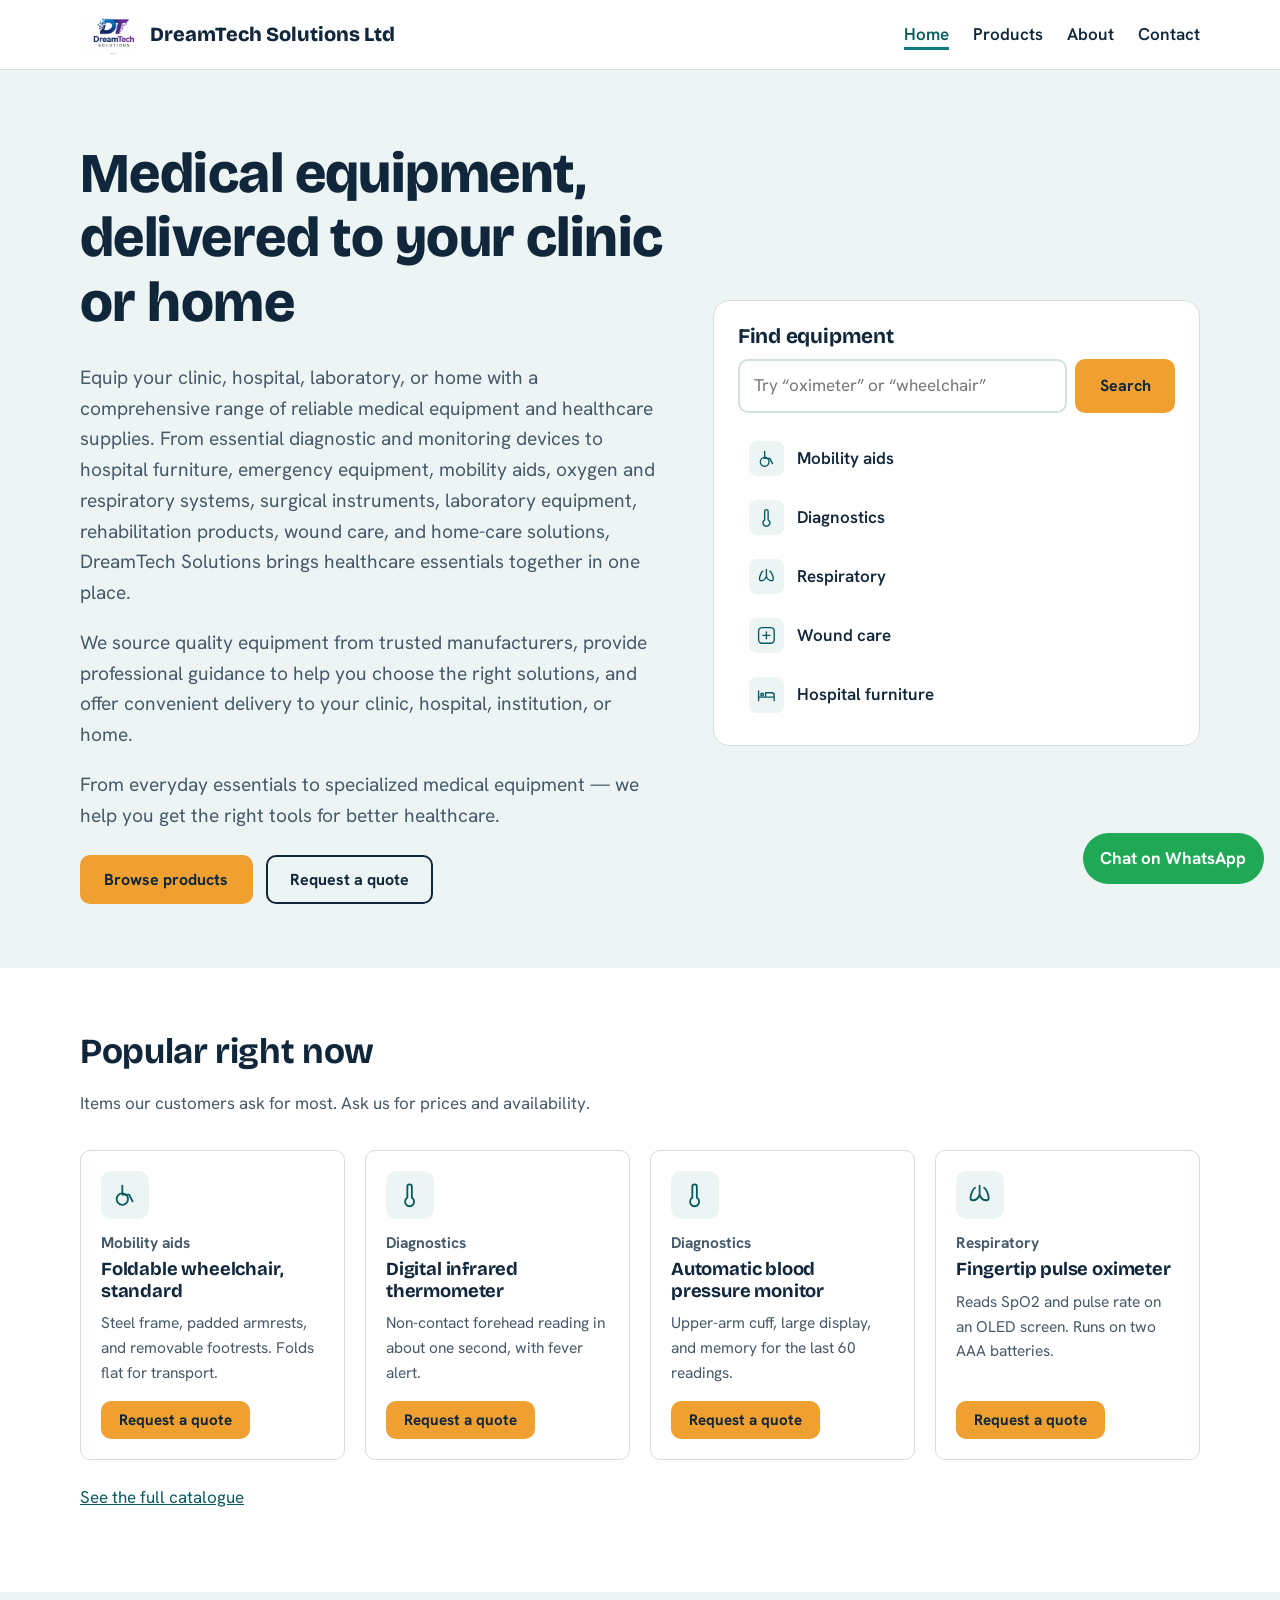
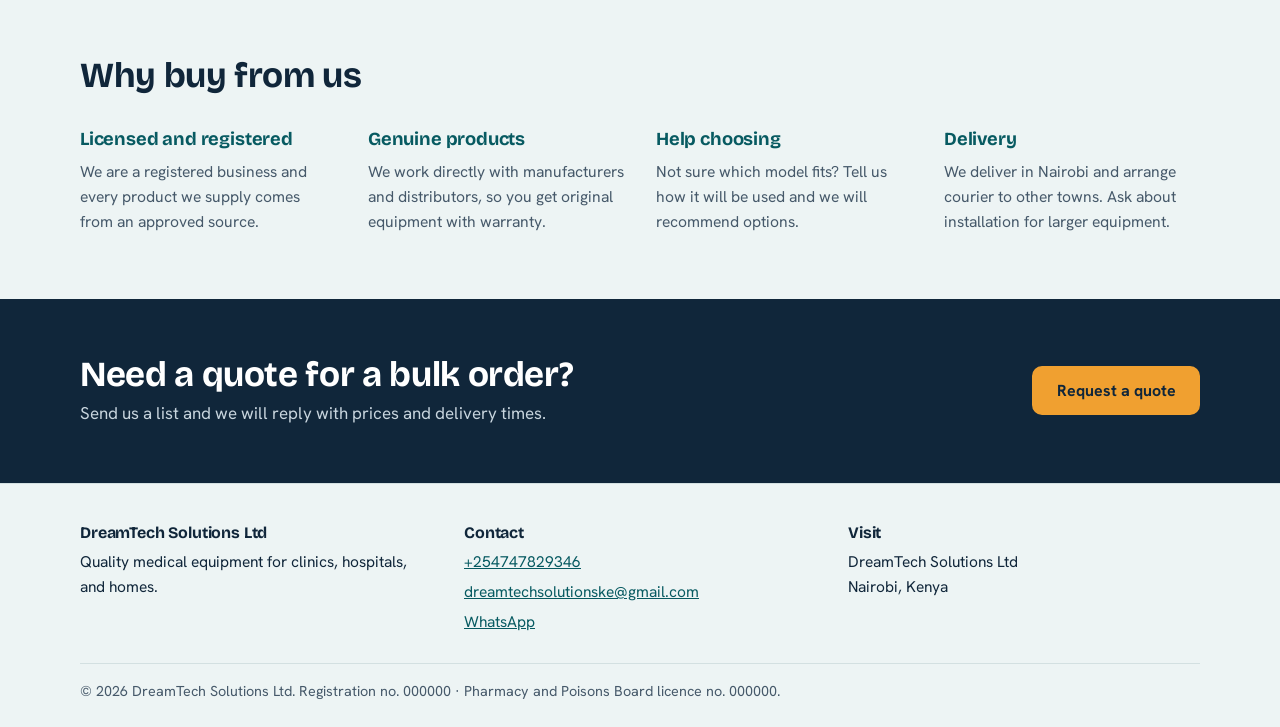
==== index.html @ 5b0bd27f "Update index.html" ====
<!DOCTYPE html>
<html lang="en">
<head>
  <meta charset="utf-8">
  <meta name="viewport" content="width=device-width, initial-scale=1">
  <title>DreamTech Solutions Ltd | Medical equipment in Nairobi</title>
  <meta name="description" content="Wheelchairs, diagnostic devices, oxygen equipment, and wound care supplies for clinics, hospitals, and homes.">
  <link rel="preconnect" href="https://fonts.googleapis.com"><link rel="preconnect" href="https://fonts.gstatic.com" crossorigin><link href="https://fonts.googleapis.com/css2?family=Bricolage+Grotesque:wght@700;800&family=Hanken+Grotesk:wght@400;600;700&display=swap" rel="stylesheet">
  <link rel="stylesheet" href="css/style.css">
    <link rel="icon" href="images/favicon.png">
</head>
<body>
  <a class="skip-link" href="#main">Skip to content</a>

  <header class="site-header">
    <div class="container header-inner">
      <a class="brand" href="index.html">
  <img class="brand-logo" src="images/logo.png" alt="DreamTech Solutions Ltd logo">
  <span data-site-name>DreamTech Solutions Ltd</span>
</a>
      <button class="menu-toggle" aria-expanded="false" aria-controls="site-nav">Menu</button>
      <nav class="site-nav" id="site-nav" aria-label="Main">
        <ul>
          <li><a href="index.html" aria-current="page">Home</a></li>
          <li><a href="products.html">Products</a></li>
          <li><a href="about.html">About</a></li>
          <li><a href="contact.html">Contact</a></li>
        </ul>
      </nav>
    </div>
  </header>

  <main id="main">

    <section class="hero">
      <div class="container hero-grid">
        <div>
          <h1>Medical equipment, delivered to your clinic or home</h1>
          <p class="lead">Equip your clinic, hospital, laboratory, or home with a comprehensive 
            range of reliable medical equipment and healthcare supplies. From essential diagnostic 
            and monitoring devices to hospital furniture, emergency equipment, mobility aids, oxygen 
            and respiratory systems, surgical instruments, laboratory equipment, rehabilitation products, 
            wound care, and home-care solutions, DreamTech Solutions brings healthcare essentials together in one place.</p>
          <p class="lead">We source quality equipment from trusted manufacturers, provide professional guidance to help you 
            choose the right solutions, and offer convenient delivery to your clinic, hospital, institution, or home.</p>
          <p class="lead">From everyday essentials to specialized medical equipment — we help you get the right tools for better healthcare.</p>
          <div class="hero-actions">
            <a class="btn" href="products.html">Browse products</a>
            <a class="btn btn-outline" href="contact.html">Request a quote</a>
          </div>
        </div>

        <div class="finder">
          <h2>Find equipment</h2>
          <form action="products.html" method="get" class="search-row" role="search">
            <label for="home-search" class="sr-only" style="position:absolute;left:-999px">Search products</label>
            <input type="search" id="home-search" name="q" placeholder="Try &ldquo;oximeter&rdquo; or &ldquo;wheelchair&rdquo;">
            <button class="btn" type="submit">Search</button>
          </form>
          <ul class="category-list" id="category-list"></ul>
        </div>
      </div>
    </section>

    <section class="section">
      <div class="container">
        <div class="section-head">
          <h2>Popular right now</h2>
          <p>Items our customers ask for most. Ask us for prices and availability.</p>
        </div>
        <div class="grid" id="featured-grid"></div>
        <p style="margin-top:1.5rem"><a href="products.html">See the full catalogue</a></p>
      </div>
    </section>

    <section class="section section-alt">
      <div class="container">
        <div class="section-head"><h2>Why buy from us</h2></div>
        <div class="trust-grid">
          <div>
            <h3>Licensed and registered</h3>
            <p>We are a registered business and every product we supply comes from an approved source.</p>
          </div>
          <div>
            <h3>Genuine products</h3>
            <p>We work directly with manufacturers and distributors, so you get original equipment with warranty.</p>
          </div>
          <div>
            <h3>Help choosing</h3>
            <p>Not sure which model fits? Tell us how it will be used and we will recommend options.</p>
          </div>
          <div>
            <h3>Delivery</h3>
            <p>We deliver in Nairobi and arrange courier to other towns. Ask about installation for larger equipment.</p>
          </div>
        </div>
      </div>
    </section>

    <section class="cta-band">
      <div class="container cta-inner">
        <div>
          <h2>Need a quote for a bulk order?</h2>
          <p>Send us a list and we will reply with prices and delivery times.</p>
        </div>
        <a class="btn" href="contact.html">Request a quote</a>
      </div>
    </section>
  </main>

  <footer class="site-footer">
    <div class="container">
      <div class="footer-grid">
        <div>
          <h3 data-site-name>DreamTech Solutions Ltd</h3>
          <p>Quality medical equipment for clinics, hospitals, and homes.</p>
        </div>
        <div>
          <h3>Contact</h3>
          <ul>
            <li><a data-phone href="#">Phone</a></li>
            <li><a data-email href="#">Email</a></li>
            <li><a data-whatsapp href="#">WhatsApp</a></li>
          </ul>
        </div>
        <div>
          <h3>Visit</h3>
          <p>DreamTech Solutions Ltd<br>Nairobi, Kenya</p>
        </div>
      </div>
      <p class="footer-legal">&copy; <span data-year>2026</span> <span data-site-name>DreamTech Solutions Ltd</span>. Registration no. 000000 &middot; Pharmacy and Poisons Board licence no. 000000.</p>
    </div>
  </footer>

  <a class="whatsapp-float" data-whatsapp href="#">Chat on WhatsApp</a>

  <script src="js/products.js"></script>
  <script src="js/main.js"></script>
</body>
</html>
---- css/style.css ----
/* ============================================================
   DESIGN TOKENS
   Change colours and fonts here and the whole site updates.
   ============================================================ */
:root {
  --ink: #10263a;          /* text, headings */
  --ink-soft: #46596a;     /* secondary text */
  --teal: #0b7a83;         /* brand colour */
  --teal-dark: #075a61;
  --mist: #edf4f4;         /* light section background */
  --line: #d3e0e1;         /* borders */
  --signal: #f0a030;       /* main call-to-action */
  --signal-dark: #d88b1c;
  --white: #ffffff;

  --font-head: "Bricolage Grotesque", "Trebuchet MS", system-ui, sans-serif;
  --font-body: "Hanken Grotesk", system-ui, -apple-system, "Segoe UI", sans-serif;

  --radius: 10px;
  --max: 1120px;
}

/* ============================================================
   BASE
   ============================================================ */
*, *::before, *::after { box-sizing: border-box; }

html { scroll-behavior: smooth; }

.brand-logo {
  height: 2.5rem;   /* adjust to taste */
  width: auto;      /* keeps the proportions */
}

body {
  margin: 0;
  font-family: var(--font-body);
  font-size: 1.0625rem;
  line-height: 1.6;
  color: var(--ink);
  background: var(--white);
}

img, svg { max-width: 100%; display: block; }

h1, h2, h3 {
  font-family: var(--font-head);
  line-height: 1.15;
  margin: 0 0 0.5em;
  letter-spacing: -0.01em;
}
h1 { font-size: clamp(2.2rem, 5vw, 3.5rem); font-weight: 800; }
h2 { font-size: clamp(1.6rem, 3vw, 2.2rem); font-weight: 700; }
h3 { font-size: 1.15rem; font-weight: 700; }

p { margin: 0 0 1em; max-width: 65ch; }

a { color: var(--teal-dark); }

:focus-visible {
  outline: 3px solid var(--signal);
  outline-offset: 2px;
}

.container { width: min(100% - 2rem, var(--max)); margin-inline: auto; }

.section { padding: 4rem 0; }
.section-alt { background: var(--mist); }
.section-head { margin-bottom: 2rem; }
.section-head p { color: var(--ink-soft); }

.skip-link {
  position: absolute;
  left: -999px;
  top: 0;
  background: var(--ink);
  color: var(--white);
  padding: 0.5rem 1rem;
  z-index: 100;
}
.skip-link:focus { left: 0; }

/* ============================================================
   BUTTONS
   ============================================================ */
.btn {
  display: inline-block;
  padding: 0.75rem 1.4rem;
  border-radius: var(--radius);
  background: var(--signal);
  color: var(--ink);
  font: 700 1rem var(--font-body);
  text-decoration: none;
  border: 2px solid var(--signal);
  cursor: pointer;
}
.btn:hover { background: var(--signal-dark); border-color: var(--signal-dark); }

.btn-outline { background: transparent; border-color: var(--ink); }
.btn-outline:hover { background: var(--ink); border-color: var(--ink); color: var(--white); }

.btn-small { padding: 0.45rem 1rem; font-size: 0.95rem; }

/* ============================================================
   HEADER AND NAV
   ============================================================ */
.site-header {
  border-bottom: 1px solid var(--line);
  background: var(--white);
  position: sticky;
  top: 0;
  z-index: 50;
}

.header-inner {
  display: flex;
  align-items: center;
  justify-content: space-between;
  gap: 1rem;
  padding: 0.9rem 0;
}

.brand {
  font-family: var(--font-head);
  font-weight: 800;
  font-size: 1.25rem;
  color: var(--ink);
  text-decoration: none;
  display: flex;
  align-items: center;
  gap: 0.6rem;
}
.brand-mark {
  width: 2rem;
  height: 2rem;
  border-radius: 8px;
  background: var(--teal);
  color: var(--white);
  display: grid;
  place-items: center;
}
.brand-mark svg { width: 1.2rem; height: 1.2rem; }

.site-nav ul {
  list-style: none;
  display: flex;
  align-items: center;
  gap: 1.5rem;
  margin: 0;
  padding: 0;
}
.site-nav a { text-decoration: none; color: var(--ink); font-weight: 600; }
.site-nav a:hover { color: var(--teal); }
.site-nav a[aria-current="page"] {
  color: var(--teal-dark);
  border-bottom: 3px solid var(--teal);
  padding-bottom: 2px;
}

.menu-toggle {
  display: none;
  background: none;
  border: 2px solid var(--ink);
  border-radius: 8px;
  padding: 0.4rem 0.8rem;
  font: 700 0.95rem var(--font-body);
  color: var(--ink);
  cursor: pointer;
}

@media (max-width: 720px) {
  .menu-toggle { display: block; }
  .site-nav {
    display: none;
    position: absolute;
    left: 0;
    right: 0;
    top: 100%;
    background: var(--white);
    border-bottom: 1px solid var(--line);
    padding: 1rem;
  }
  .site-nav.open { display: block; }
  .site-nav ul { flex-direction: column; align-items: flex-start; gap: 1rem; }
}

/* ============================================================
   HERO (home page)
   ============================================================ */
.hero { padding: 4.5rem 0 4rem; background: var(--mist); }

.hero-grid {
  display: grid;
  grid-template-columns: 1.2fr 1fr;
  gap: 3rem;
  align-items: center;
}
.hero p.lead { font-size: 1.2rem; color: var(--ink-soft); }
.hero-actions { display: flex; flex-wrap: wrap; gap: 0.8rem; margin-top: 1.5rem; }

.finder {
  background: var(--white);
  border: 1px solid var(--line);
  border-radius: 16px;
  padding: 1.5rem;
}
.finder h2 { font-size: 1.3rem; }

.search-row { display: flex; gap: 0.5rem; margin-bottom: 1.2rem; }

input[type="search"],
input[type="text"],
input[type="email"],
input[type="tel"],
textarea {
  width: 100%;
  padding: 0.7rem 0.9rem;
  border: 2px solid var(--line);
  border-radius: var(--radius);
  font: inherit;
  color: var(--ink);
  background: var(--white);
}
input:focus, textarea:focus { border-color: var(--teal); }

.category-list {
  list-style: none;
  margin: 0;
  padding: 0;
  display: grid;
  gap: 0.4rem;
}
.category-list a {
  display: flex;
  align-items: center;
  gap: 0.8rem;
  padding: 0.55rem 0.7rem;
  border-radius: 8px;
  text-decoration: none;
  color: var(--ink);
  font-weight: 600;
}
.category-list a:hover { background: var(--mist); }

.chip-icon {
  width: 2.2rem;
  height: 2.2rem;
  border-radius: 8px;
  display: grid;
  place-items: center;
  background: var(--mist);
  color: var(--teal-dark);
}
.chip-icon svg { width: 1.3rem; height: 1.3rem; }

@media (max-width: 860px) {
  .hero-grid { grid-template-columns: 1fr; gap: 2rem; }
}

/* ============================================================
   PRODUCT CARDS
   ============================================================ */
.grid {
  display: grid;
  grid-template-columns: repeat(auto-fill, minmax(240px, 1fr));
  gap: 1.25rem;
}

.card {
  background: var(--white);
  border: 1px solid var(--line);
  border-radius: var(--radius);
  padding: 1.25rem;
  display: flex;
  flex-direction: column;
}
.card p { font-size: 0.97rem; color: var(--ink-soft); }
.card .btn { margin-top: auto; align-self: flex-start; }

.card-icon {
  width: 3rem;
  height: 3rem;
  border-radius: 10px;
  display: grid;
  place-items: center;
  background: var(--mist);
  color: var(--teal-dark);
  margin-bottom: 0.8rem;
}
.card-icon svg { width: 1.7rem; height: 1.7rem; }

.card-cat { font-size: 0.85rem; font-weight: 700; color: var(--teal-dark); margin-bottom: 0.2rem; }

/* ============================================================
   PRODUCTS PAGE: FILTERS
   ============================================================ */
.page-title { padding: 3rem 0 2rem; background: var(--mist); }
.page-title p { color: var(--ink-soft); margin: 0; }

.toolbar { display: grid; gap: 1rem; margin-bottom: 1.5rem; }

.filters { display: flex; flex-wrap: wrap; gap: 0.5rem; }
.filter {
  padding: 0.45rem 1rem;
  border-radius: 999px;
  border: 2px solid var(--line);
  background: var(--white);
  font: 600 0.95rem var(--font-body);
  color: var(--ink);
  cursor: pointer;
}
.filter:hover { border-color: var(--teal); }
.filter[aria-pressed="true"] {
  background: var(--teal);
  border-color: var(--teal);
  color: var(--white);
}

.result-count { color: var(--ink-soft); font-size: 0.95rem; margin: 0 0 1rem; }

.empty { text-align: center; padding: 3rem 1rem; color: var(--ink-soft); }
.empty[hidden] { display: none; }

/* ============================================================
   TRUST LIST (home + about)
   ============================================================ */
.trust-grid {
  display: grid;
  grid-template-columns: repeat(auto-fit, minmax(230px, 1fr));
  gap: 2rem;
}
.trust-grid h3 { color: var(--teal-dark); }
.trust-grid p { color: var(--ink-soft); font-size: 0.98rem; margin: 0; }

/* ============================================================
   CALL-TO-ACTION BAND
   ============================================================ */
.cta-band { background: var(--ink); color: var(--white); padding: 3.5rem 0; }
.cta-band p { color: #c8d5de; }
.cta-inner { display: flex; flex-wrap: wrap; align-items: center; justify-content: space-between; gap: 1.5rem; }
.cta-inner h2 { margin: 0 0 0.3rem; }
.cta-inner p { margin: 0; }

/* ============================================================
   CONTACT PAGE
   ============================================================ */
.contact-grid { display: grid; grid-template-columns: 1.4fr 1fr; gap: 3rem; }
@media (max-width: 860px) { .contact-grid { grid-template-columns: 1fr; } }

.field { margin-bottom: 1.1rem; }
.field label { display: block; font-weight: 700; margin-bottom: 0.3rem; }
.field .hint { font-size: 0.9rem; color: var(--ink-soft); margin: 0.3rem 0 0; }
textarea { min-height: 8rem; resize: vertical; }

.contact-card {
  background: var(--mist);
  border-radius: 14px;
  padding: 1.5rem;
}
.contact-card dl { margin: 0; }
.contact-card dt { font-weight: 700; margin-top: 1rem; }
.contact-card dt:first-child { margin-top: 0; }
.contact-card dd { margin: 0.1rem 0 0; }

.notice {
  border-left: 4px solid var(--signal);
  background: var(--white);
  padding: 0.8rem 1rem;
  font-size: 0.95rem;
  color: var(--ink-soft);
  margin-top: 1rem;
}

/* ============================================================
   FOOTER
   ============================================================ */
.site-footer { background: var(--mist); border-top: 1px solid var(--line); padding: 2.5rem 0 1.5rem; font-size: 0.97rem; }
.footer-grid { display: grid; grid-template-columns: repeat(auto-fit, minmax(200px, 1fr)); gap: 2rem; margin-bottom: 1.5rem; }
.site-footer h3 { font-size: 1rem; }
.site-footer ul { list-style: none; margin: 0; padding: 0; }
.site-footer li { margin-bottom: 0.3rem; }
.footer-legal { border-top: 1px solid var(--line); padding-top: 1rem; color: var(--ink-soft); font-size: 0.9rem; margin: 0; max-width: none; }

/* ============================================================
   FLOATING WHATSAPP BUTTON
   ============================================================ */
.whatsapp-float {
  position: fixed;
  right: 1rem;
  bottom: 1rem;
  background: #1fa855;
  color: var(--white);
  padding: 0.75rem 1.1rem;
  border-radius: 999px;
  font-weight: 700;
  text-decoration: none;
  z-index: 60;
}
.whatsapp-float:hover { background: #178a45; color: var(--white); }

/* ============================================================
   RESPECT REDUCED MOTION
   ============================================================ */
@media (prefers-reduced-motion: reduce) {
  html { scroll-behavior: auto; }
}
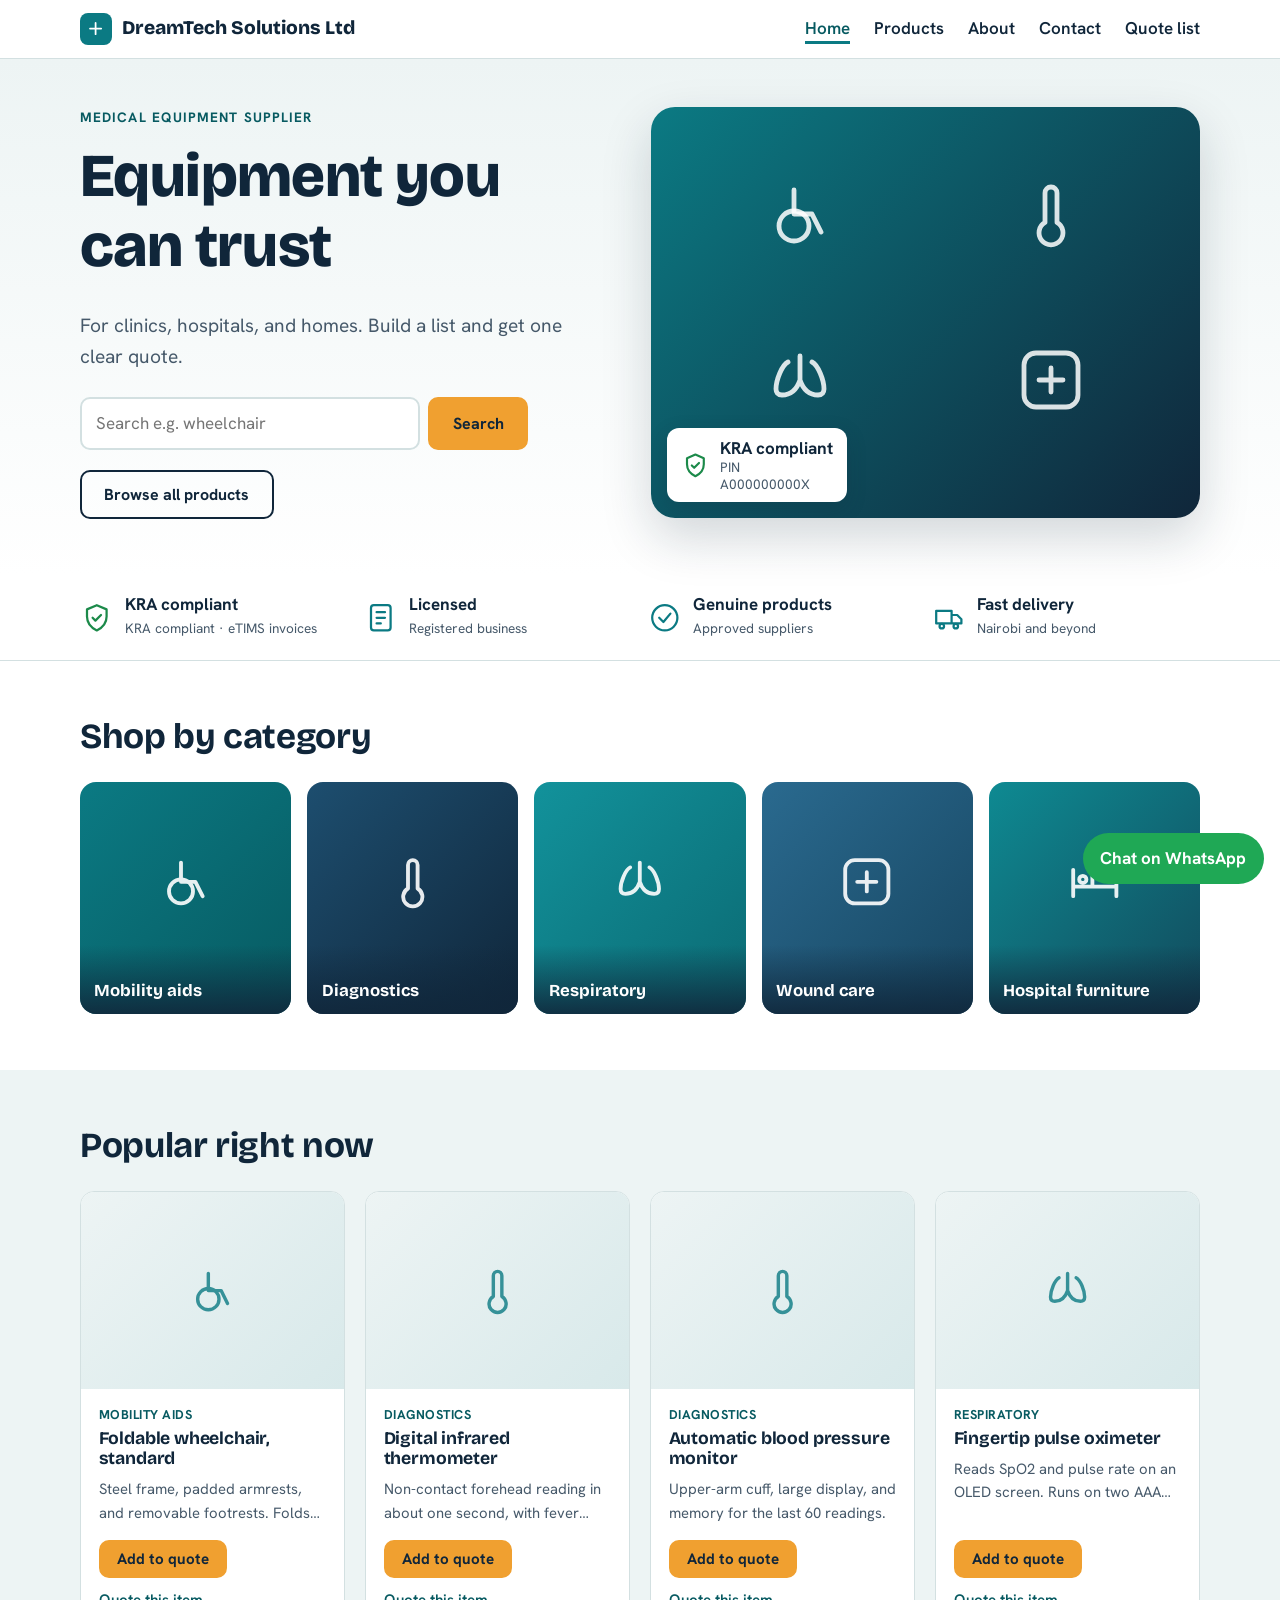
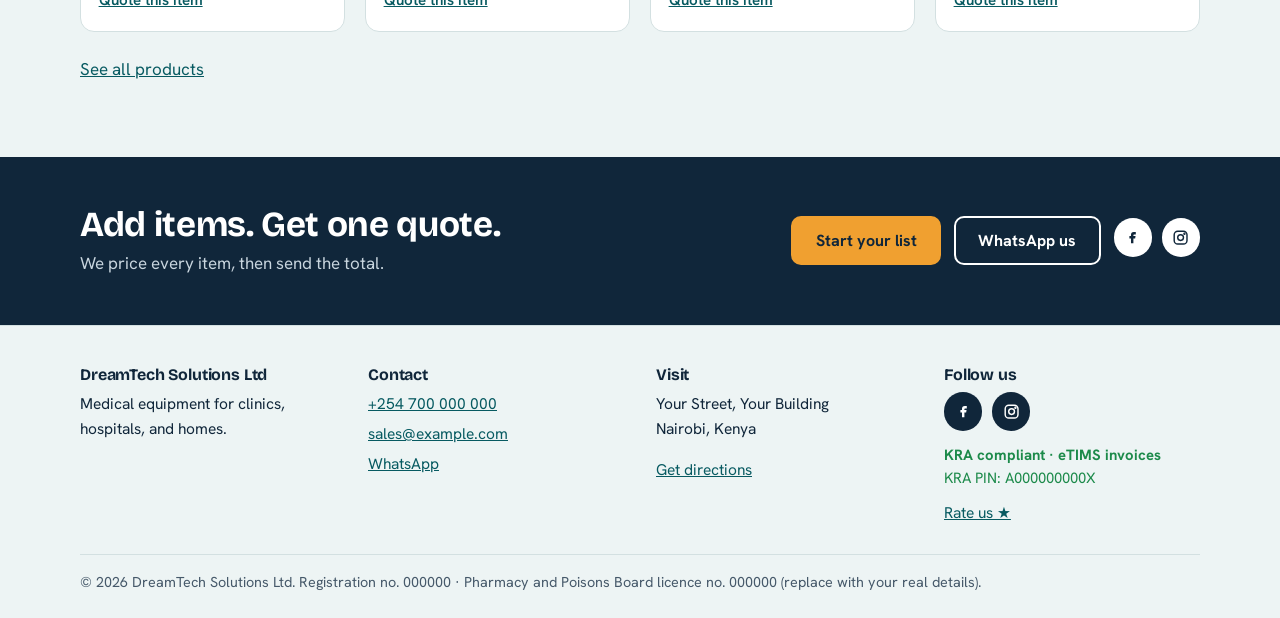
==== commit 6bc16387: "Add files via upload" ====
--- a/index.html
+++ b/index.html
@@ -7,7 +7,6 @@
   <meta name="description" content="Wheelchairs, diagnostic devices, oxygen equipment, and wound care supplies for clinics, hospitals, and homes.">
   <link rel="preconnect" href="https://fonts.googleapis.com"><link rel="preconnect" href="https://fonts.gstatic.com" crossorigin><link href="https://fonts.googleapis.com/css2?family=Bricolage+Grotesque:wght@700;800&family=Hanken+Grotesk:wght@400;600;700&display=swap" rel="stylesheet">
   <link rel="stylesheet" href="css/style.css">
-    <link rel="icon" href="images/favicon.png">
 </head>
 <body>
   <a class="skip-link" href="#main">Skip to content</a>
@@ -15,9 +14,9 @@
   <header class="site-header">
     <div class="container header-inner">
       <a class="brand" href="index.html">
-  <img class="brand-logo" src="images/logo.png" alt="DreamTech Solutions Ltd logo">
-  <span data-site-name>DreamTech Solutions Ltd</span>
-</a>
+        <span class="brand-mark"><svg viewBox="0 0 24 24" aria-hidden="true" fill="none" stroke="currentColor" stroke-width="2.2" stroke-linecap="round"><path d="M12 5v14M5 12h14"/></svg></span>
+        <span data-site-name>DreamTech Solutions Ltd</span>
+      </a>
       <button class="menu-toggle" aria-expanded="false" aria-controls="site-nav">Menu</button>
       <nav class="site-nav" id="site-nav" aria-label="Main">
         <ul>
@@ -35,75 +34,79 @@
     <section class="hero">
       <div class="container hero-grid">
         <div>
-          <h1>Medical equipment, delivered to your clinic or home</h1>
-          <p class="lead">Equip your clinic, hospital, laboratory, or home with a comprehensive 
-            range of reliable medical equipment and healthcare supplies. From essential diagnostic 
-            and monitoring devices to hospital furniture, emergency equipment, mobility aids, oxygen 
-            and respiratory systems, surgical instruments, laboratory equipment, rehabilitation products, 
-            wound care, and home-care solutions, DreamTech Solutions brings healthcare essentials together in one place.</p>
-          <p class="lead">We source quality equipment from trusted manufacturers, provide professional guidance to help you 
-            choose the right solutions, and offer convenient delivery to your clinic, hospital, institution, or home.</p>
-          <p class="lead">From everyday essentials to specialized medical equipment — we help you get the right tools for better healthcare.</p>
+          <p class="eyebrow">Medical equipment supplier</p>
+          <h1>Equipment you can trust</h1>
+          <p class="lead">For clinics, hospitals, and homes. Build a list and get one clear quote.</p>
+          <form action="products.html" method="get" class="search-row" role="search">
+            <label for="home-search" class="sr-only">Search products</label>
+            <input type="search" id="home-search" name="q" placeholder="Search e.g. wheelchair">
+            <button class="btn" type="submit">Search</button>
+          </form>
           <div class="hero-actions">
-            <a class="btn" href="products.html">Browse products</a>
-            <a class="btn btn-outline" href="contact.html">Request a quote</a>
+            <a class="btn btn-outline" href="products.html">Browse all products</a>
           </div>
         </div>
 
-        <div class="finder">
-          <h2>Find equipment</h2>
-          <form action="products.html" method="get" class="search-row" role="search">
-            <label for="home-search" class="sr-only" style="position:absolute;left:-999px">Search products</label>
-            <input type="search" id="home-search" name="q" placeholder="Try &ldquo;oximeter&rdquo; or &ldquo;wheelchair&rdquo;">
-            <button class="btn" type="submit">Search</button>
-          </form>
-          <ul class="category-list" id="category-list"></ul>
+        <div class="hero-visual">
+          <div class="hero-fallback" id="hero-fallback" aria-hidden="true"></div>
+          <img src="images/hero.jpg" alt="Medical equipment supplied by DreamTech Solutions Ltd" onerror="this.remove()">
+          <div class="hero-badge">
+            <svg viewBox="0 0 24 24" aria-hidden="true" fill="none" stroke="currentColor" stroke-width="1.8" stroke-linecap="round" stroke-linejoin="round"><path d="M12 3l7 3v5c0 5-3 8-7 10-4-2-7-5-7-10V6z"/><path d="M9 12l2 2 4-4"/></svg>
+            <div><strong>KRA compliant</strong><span>PIN <span data-kra-pin></span></span></div>
+          </div>
         </div>
+      </div>
+    </section>
+
+    <section class="trust-strip" aria-label="Why choose us">
+      <div class="container">
+        <ul>
+          <li class="trust-item trust-kra">
+            <svg viewBox="0 0 24 24" aria-hidden="true" fill="none" stroke="currentColor" stroke-width="1.6" stroke-linecap="round" stroke-linejoin="round"><path d="M12 3l7 3v5c0 5-3 8-7 10-4-2-7-5-7-10V6z"/><path d="M9 12l2 2 4-4"/></svg>
+            <div><strong>KRA compliant</strong><span data-kra-note>KRA compliant</span></div>
+          </li>
+          <li class="trust-item">
+            <svg viewBox="0 0 24 24" aria-hidden="true" fill="none" stroke="currentColor" stroke-width="1.6" stroke-linecap="round" stroke-linejoin="round"><rect x="5" y="3" width="14" height="18" rx="2"/><path d="M9 8h6M9 12h6M9 16h3"/></svg>
+            <div><strong>Licensed</strong><span>Registered business</span></div>
+          </li>
+          <li class="trust-item">
+            <svg viewBox="0 0 24 24" aria-hidden="true" fill="none" stroke="currentColor" stroke-width="1.6" stroke-linecap="round" stroke-linejoin="round"><circle cx="12" cy="12" r="9"/><path d="M8 12l3 3 5-6"/></svg>
+            <div><strong>Genuine products</strong><span>Approved suppliers</span></div>
+          </li>
+          <li class="trust-item">
+            <svg viewBox="0 0 24 24" aria-hidden="true" fill="none" stroke="currentColor" stroke-width="1.6" stroke-linecap="round" stroke-linejoin="round"><path d="M3 7h11v9H3zM14 10h4l3 3v3h-7"/><circle cx="7" cy="18" r="1.6"/><circle cx="17" cy="18" r="1.6"/></svg>
+            <div><strong>Fast delivery</strong><span>Nairobi and beyond</span></div>
+          </li>
+        </ul>
       </div>
     </section>
 
     <section class="section">
       <div class="container">
-        <div class="section-head">
-          <h2>Popular right now</h2>
-          <p>Items our customers ask for most. Ask us for prices and availability.</p>
-        </div>
-        <div class="grid" id="featured-grid"></div>
-        <p style="margin-top:1.5rem"><a href="products.html">See the full catalogue</a></p>
+        <div class="section-head"><h2>Shop by category</h2></div>
+        <div class="tiles" id="category-tiles"></div>
       </div>
     </section>
 
     <section class="section section-alt">
       <div class="container">
-        <div class="section-head"><h2>Why buy from us</h2></div>
-        <div class="trust-grid">
-          <div>
-            <h3>Licensed and registered</h3>
-            <p>We are a registered business and every product we supply comes from an approved source.</p>
-          </div>
-          <div>
-            <h3>Genuine products</h3>
-            <p>We work directly with manufacturers and distributors, so you get original equipment with warranty.</p>
-          </div>
-          <div>
-            <h3>Help choosing</h3>
-            <p>Not sure which model fits? Tell us how it will be used and we will recommend options.</p>
-          </div>
-          <div>
-            <h3>Delivery</h3>
-            <p>We deliver in Nairobi and arrange courier to other towns. Ask about installation for larger equipment.</p>
-          </div>
-        </div>
+        <div class="section-head"><h2>Popular right now</h2></div>
+        <div class="grid" id="featured-grid"></div>
+        <p style="margin-top:1.5rem"><a href="products.html">See all products</a></p>
       </div>
     </section>
 
     <section class="cta-band">
       <div class="container cta-inner">
         <div>
-          <h2>Need a quote for a bulk order?</h2>
-          <p>Send us a list and we will reply with prices and delivery times.</p>
+          <h2>Add items. Get one quote.</h2>
+          <p>We price every item, then send the total.</p>
         </div>
-        <a class="btn" href="contact.html">Request a quote</a>
+        <div class="cta-buttons">
+          <a class="btn" href="products.html">Start your list</a>
+          <a class="btn btn-light" data-whatsapp href="#">WhatsApp us</a>
+          <div data-social></div>
+        </div>
       </div>
     </section>
   </main>
@@ -113,7 +116,7 @@
       <div class="footer-grid">
         <div>
           <h3 data-site-name>DreamTech Solutions Ltd</h3>
-          <p>Quality medical equipment for clinics, hospitals, and homes.</p>
+          <p>Medical equipment for clinics, hospitals, and homes.</p>
         </div>
         <div>
           <h3>Contact</h3>
@@ -125,10 +128,11 @@
         </div>
         <div>
           <h3>Visit</h3>
-          <p>DreamTech Solutions Ltd<br>Nairobi, Kenya</p>
+          <p data-address>Your Street, Your Building</p>
+          <p><a data-directions href="#" target="_blank" rel="noopener">Get directions</a></p>
         </div>
       </div>
-      <p class="footer-legal">&copy; <span data-year>2026</span> <span data-site-name>DreamTech Solutions Ltd</span>. Registration no. 000000 &middot; Pharmacy and Poisons Board licence no. 000000.</p>
+      <p class="footer-legal">&copy; <span data-year>2026</span> <span data-site-name>DreamTech Solutions Ltd</span>. Registration no. 000000 &middot; Pharmacy and Poisons Board licence no. 000000 (replace with your real details).</p>
     </div>
   </footer>
 
--- a/css/style.css
+++ b/css/style.css
@@ -1,16 +1,16 @@
 /* ============================================================
-   DESIGN TOKENS
-   Change colours and fonts here and the whole site updates.
+   DESIGN TOKENS: change colours and fonts here
    ============================================================ */
 :root {
-  --ink: #10263a;          /* text, headings */
-  --ink-soft: #46596a;     /* secondary text */
-  --teal: #0b7a83;         /* brand colour */
+  --ink: #10263a;
+  --ink-soft: #46596a;
+  --teal: #0b7a83;
   --teal-dark: #075a61;
-  --mist: #edf4f4;         /* light section background */
-  --line: #d3e0e1;         /* borders */
-  --signal: #f0a030;       /* main call-to-action */
+  --mist: #edf4f4;
+  --line: #d3e0e1;
+  --signal: #f0a030;
   --signal-dark: #d88b1c;
+  --green: #1c8a4a;
   --white: #ffffff;
 
   --font-head: "Bricolage Grotesque", "Trebuchet MS", system-ui, sans-serif;
@@ -24,13 +24,8 @@
    BASE
    ============================================================ */
 *, *::before, *::after { box-sizing: border-box; }
-
+[hidden] { display: none !important; }
 html { scroll-behavior: smooth; }
-
-.brand-logo {
-  height: 2.5rem;   /* adjust to taste */
-  width: auto;      /* keeps the proportions */
-}
 
 body {
   margin: 0;
@@ -41,47 +36,33 @@
   background: var(--white);
 }
 
-img, svg { max-width: 100%; display: block; }
-
-h1, h2, h3 {
-  font-family: var(--font-head);
-  line-height: 1.15;
-  margin: 0 0 0.5em;
-  letter-spacing: -0.01em;
-}
-h1 { font-size: clamp(2.2rem, 5vw, 3.5rem); font-weight: 800; }
+img, svg, iframe { max-width: 100%; display: block; }
+
+h1, h2, h3 { font-family: var(--font-head); line-height: 1.15; margin: 0 0 0.5em; letter-spacing: -0.01em; }
+h1 { font-size: clamp(2.3rem, 5.5vw, 3.8rem); font-weight: 800; }
 h2 { font-size: clamp(1.6rem, 3vw, 2.2rem); font-weight: 700; }
-h3 { font-size: 1.15rem; font-weight: 700; }
+h3 { font-size: 1.1rem; font-weight: 700; }
 
 p { margin: 0 0 1em; max-width: 65ch; }
-
 a { color: var(--teal-dark); }
 
-:focus-visible {
-  outline: 3px solid var(--signal);
-  outline-offset: 2px;
-}
+:focus-visible { outline: 3px solid var(--signal); outline-offset: 2px; }
 
 .container { width: min(100% - 2rem, var(--max)); margin-inline: auto; }
-
-.section { padding: 4rem 0; }
+.section { padding: 3.5rem 0; }
 .section-alt { background: var(--mist); }
-.section-head { margin-bottom: 2rem; }
+.section-head { margin-bottom: 1.5rem; }
 .section-head p { color: var(--ink-soft); }
 
-.skip-link {
-  position: absolute;
-  left: -999px;
-  top: 0;
-  background: var(--ink);
-  color: var(--white);
-  padding: 0.5rem 1rem;
-  z-index: 100;
-}
+.sr-only {
+  position: absolute; width: 1px; height: 1px; overflow: hidden;
+  clip: rect(0 0 0 0); white-space: nowrap;
+}
+.skip-link { position: absolute; left: -999px; top: 0; background: var(--ink); color: var(--white); padding: 0.5rem 1rem; z-index: 100; }
 .skip-link:focus { left: 0; }
 
 /* ============================================================
-   BUTTONS
+   BUTTONS AND LINKS
    ============================================================ */
 .btn {
   display: inline-block;
@@ -95,312 +76,292 @@
   cursor: pointer;
 }
 .btn:hover { background: var(--signal-dark); border-color: var(--signal-dark); }
-
+.btn:disabled { opacity: 0.6; cursor: wait; }
 .btn-outline { background: transparent; border-color: var(--ink); }
 .btn-outline:hover { background: var(--ink); border-color: var(--ink); color: var(--white); }
-
+.btn-light { background: transparent; border-color: var(--white); color: var(--white); }
+.btn-light:hover { background: var(--white); border-color: var(--white); color: var(--ink); }
 .btn-small { padding: 0.45rem 1rem; font-size: 0.95rem; }
 
+.text-link { font-weight: 600; font-size: 0.95rem; background: none; border: 0; padding: 0; cursor: pointer; font-family: inherit; }
+.text-link.danger { color: #a3261c; }
+
+.badge {
+  display: inline-grid; place-items: center;
+  min-width: 1.4rem; height: 1.4rem; padding: 0 0.35rem;
+  border-radius: 999px; background: var(--signal); color: var(--ink);
+  font-size: 0.8rem; font-weight: 800; line-height: 1;
+}
+
 /* ============================================================
    HEADER AND NAV
    ============================================================ */
-.site-header {
-  border-bottom: 1px solid var(--line);
-  background: var(--white);
-  position: sticky;
-  top: 0;
-  z-index: 50;
-}
-
-.header-inner {
-  display: flex;
-  align-items: center;
-  justify-content: space-between;
-  gap: 1rem;
-  padding: 0.9rem 0;
-}
-
-.brand {
-  font-family: var(--font-head);
-  font-weight: 800;
-  font-size: 1.25rem;
-  color: var(--ink);
-  text-decoration: none;
-  display: flex;
-  align-items: center;
-  gap: 0.6rem;
-}
-.brand-mark {
-  width: 2rem;
-  height: 2rem;
-  border-radius: 8px;
-  background: var(--teal);
-  color: var(--white);
-  display: grid;
-  place-items: center;
-}
+.site-header { border-bottom: 1px solid var(--line); background: var(--white); position: sticky; top: 0; z-index: 50; }
+.header-inner { display: flex; align-items: center; justify-content: space-between; gap: 1rem; padding: 0.8rem 0; }
+
+.brand { font-family: var(--font-head); font-weight: 800; font-size: 1.2rem; color: var(--ink); text-decoration: none; display: flex; align-items: center; gap: 0.6rem; }
+.brand-mark { width: 2rem; height: 2rem; border-radius: 8px; background: var(--teal); color: var(--white); display: grid; place-items: center; }
 .brand-mark svg { width: 1.2rem; height: 1.2rem; }
-
-.site-nav ul {
-  list-style: none;
-  display: flex;
-  align-items: center;
-  gap: 1.5rem;
-  margin: 0;
-  padding: 0;
-}
+.brand-logo { height: 2.5rem; width: auto; }
+
+.site-nav ul { list-style: none; display: flex; align-items: center; gap: 1.5rem; margin: 0; padding: 0; }
 .site-nav a { text-decoration: none; color: var(--ink); font-weight: 600; }
 .site-nav a:hover { color: var(--teal); }
-.site-nav a[aria-current="page"] {
-  color: var(--teal-dark);
-  border-bottom: 3px solid var(--teal);
-  padding-bottom: 2px;
-}
+.site-nav a[aria-current="page"] { color: var(--teal-dark); border-bottom: 3px solid var(--teal); padding-bottom: 2px; }
+.nav-quote { display: inline-flex; align-items: center; gap: 0.4rem; }
 
 .menu-toggle {
-  display: none;
-  background: none;
-  border: 2px solid var(--ink);
-  border-radius: 8px;
-  padding: 0.4rem 0.8rem;
-  font: 700 0.95rem var(--font-body);
-  color: var(--ink);
-  cursor: pointer;
+  display: none; background: none; border: 2px solid var(--ink); border-radius: 8px;
+  padding: 0.4rem 0.8rem; font: 700 0.95rem var(--font-body); color: var(--ink); cursor: pointer;
+  align-items: center; gap: 0.3rem;
 }
 
 @media (max-width: 720px) {
-  .menu-toggle { display: block; }
-  .site-nav {
-    display: none;
-    position: absolute;
-    left: 0;
-    right: 0;
-    top: 100%;
-    background: var(--white);
-    border-bottom: 1px solid var(--line);
-    padding: 1rem;
-  }
+  .menu-toggle { display: inline-flex; }
+  .site-nav { display: none; position: absolute; left: 0; right: 0; top: 100%; background: var(--white); border-bottom: 1px solid var(--line); padding: 1rem; }
   .site-nav.open { display: block; }
   .site-nav ul { flex-direction: column; align-items: flex-start; gap: 1rem; }
 }
 
 /* ============================================================
-   HERO (home page)
-   ============================================================ */
-.hero { padding: 4.5rem 0 4rem; background: var(--mist); }
-
-.hero-grid {
-  display: grid;
-  grid-template-columns: 1.2fr 1fr;
-  gap: 3rem;
-  align-items: center;
-}
-.hero p.lead { font-size: 1.2rem; color: var(--ink-soft); }
-.hero-actions { display: flex; flex-wrap: wrap; gap: 0.8rem; margin-top: 1.5rem; }
-
-.finder {
-  background: var(--white);
-  border: 1px solid var(--line);
-  border-radius: 16px;
-  padding: 1.5rem;
-}
-.finder h2 { font-size: 1.3rem; }
-
-.search-row { display: flex; gap: 0.5rem; margin-bottom: 1.2rem; }
-
-input[type="search"],
-input[type="text"],
-input[type="email"],
-input[type="tel"],
-textarea {
-  width: 100%;
-  padding: 0.7rem 0.9rem;
-  border: 2px solid var(--line);
-  border-radius: var(--radius);
-  font: inherit;
-  color: var(--ink);
-  background: var(--white);
-}
-input:focus, textarea:focus { border-color: var(--teal); }
-
-.category-list {
-  list-style: none;
-  margin: 0;
-  padding: 0;
-  display: grid;
-  gap: 0.4rem;
-}
-.category-list a {
-  display: flex;
-  align-items: center;
-  gap: 0.8rem;
-  padding: 0.55rem 0.7rem;
-  border-radius: 8px;
-  text-decoration: none;
-  color: var(--ink);
-  font-weight: 600;
-}
-.category-list a:hover { background: var(--mist); }
-
-.chip-icon {
-  width: 2.2rem;
-  height: 2.2rem;
-  border-radius: 8px;
-  display: grid;
-  place-items: center;
-  background: var(--mist);
-  color: var(--teal-dark);
-}
-.chip-icon svg { width: 1.3rem; height: 1.3rem; }
+   HOME: HERO
+   ============================================================ */
+.hero { padding: 3rem 0 3.5rem; background: linear-gradient(180deg, var(--mist), var(--white)); }
+.hero-grid { display: grid; grid-template-columns: 1fr 1.05fr; gap: 3rem; align-items: center; }
+.eyebrow { font-weight: 700; color: var(--teal-dark); text-transform: uppercase; letter-spacing: 0.08em; font-size: 0.85rem; margin-bottom: 0.8rem; }
+.lead { font-size: 1.2rem; color: var(--ink-soft); }
+.hero-actions { display: flex; flex-wrap: wrap; gap: 0.8rem; margin-top: 1.2rem; }
+
+.search-row { display: flex; gap: 0.5rem; margin: 1.5rem 0 0; max-width: 28rem; }
+
+.hero-visual {
+  position: relative; aspect-ratio: 4 / 3; border-radius: 24px; overflow: hidden;
+  background: linear-gradient(135deg, var(--teal), var(--ink));
+  box-shadow: 0 20px 50px rgba(16, 38, 58, 0.18);
+}
+.hero-visual > img { position: absolute; inset: 0; width: 100%; height: 100%; object-fit: cover; }
+.hero-fallback {
+  position: absolute; inset: 0; display: grid; grid-template-columns: 1fr 1fr;
+  place-items: center; padding: 2rem 2rem 4rem; gap: 1rem; color: rgba(255, 255, 255, 0.85);
+}
+.hero-fallback svg { width: 4.5rem; height: 4.5rem; }
+.hero-badge {
+  position: absolute; left: 1rem; bottom: 1rem; background: var(--white); border-radius: 12px;
+  padding: 0.6rem 0.9rem; display: flex; gap: 0.6rem; align-items: center;
+  box-shadow: 0 6px 20px rgba(16, 38, 58, 0.2); line-height: 1.25;
+}
+.hero-badge svg { width: 1.8rem; height: 1.8rem; color: var(--green); flex: none; }
+.hero-badge span { font-size: 0.85rem; color: var(--ink-soft); display: block; }
 
 @media (max-width: 860px) {
   .hero-grid { grid-template-columns: 1fr; gap: 2rem; }
 }
 
 /* ============================================================
-   PRODUCT CARDS
-   ============================================================ */
-.grid {
-  display: grid;
-  grid-template-columns: repeat(auto-fill, minmax(240px, 1fr));
-  gap: 1.25rem;
-}
-
-.card {
-  background: var(--white);
-  border: 1px solid var(--line);
-  border-radius: var(--radius);
-  padding: 1.25rem;
-  display: flex;
-  flex-direction: column;
-}
-.card p { font-size: 0.97rem; color: var(--ink-soft); }
-.card .btn { margin-top: auto; align-self: flex-start; }
-
-.card-icon {
-  width: 3rem;
-  height: 3rem;
-  border-radius: 10px;
-  display: grid;
-  place-items: center;
-  background: var(--mist);
-  color: var(--teal-dark);
-  margin-bottom: 0.8rem;
-}
-.card-icon svg { width: 1.7rem; height: 1.7rem; }
-
-.card-cat { font-size: 0.85rem; font-weight: 700; color: var(--teal-dark); margin-bottom: 0.2rem; }
-
-/* ============================================================
-   PRODUCTS PAGE: FILTERS
-   ============================================================ */
-.page-title { padding: 3rem 0 2rem; background: var(--mist); }
+   HOME: TRUST STRIP
+   ============================================================ */
+.trust-strip { border-bottom: 1px solid var(--line); }
+.trust-strip ul { list-style: none; margin: 0; padding: 1.2rem 0; display: grid; grid-template-columns: repeat(auto-fit, minmax(200px, 1fr)); gap: 1rem; }
+.trust-item { display: flex; align-items: center; gap: 0.7rem; }
+.trust-item svg { width: 2.1rem; height: 2.1rem; flex: none; color: var(--teal); }
+.trust-item strong { display: block; line-height: 1.2; }
+.trust-item span { font-size: 0.85rem; color: var(--ink-soft); }
+.trust-kra svg { color: var(--green); }
+
+/* ============================================================
+   HOME: CATEGORY TILES
+   ============================================================ */
+.tiles { display: grid; grid-template-columns: repeat(auto-fit, minmax(170px, 1fr)); gap: 1rem; }
+.tile {
+  position: relative; aspect-ratio: 1 / 1.1; border-radius: 16px; overflow: hidden;
+  display: block; color: var(--white); text-decoration: none;
+  background: linear-gradient(135deg, var(--teal), var(--teal-dark));
+}
+.tile:nth-child(2) { background: linear-gradient(135deg, #1d4e6f, var(--ink)); }
+.tile:nth-child(3) { background: linear-gradient(135deg, #12929b, #0b6a73); }
+.tile:nth-child(4) { background: linear-gradient(135deg, #2a6a8f, #174560); }
+.tile:nth-child(5) { background: linear-gradient(135deg, #0e8a92, #124a5c); }
+.tile-fallback { position: absolute; inset: 0; display: grid; place-items: center; padding-bottom: 2rem; }
+.tile-fallback svg { width: 3.6rem; height: 3.6rem; opacity: 0.9; }
+.tile img { position: absolute; inset: 0; width: 100%; height: 100%; object-fit: cover; transition: transform 0.3s; }
+.tile:hover img { transform: scale(1.05); }
+.tile-label {
+  position: absolute; left: 0; right: 0; bottom: 0; padding: 2.2rem 0.9rem 0.8rem;
+  background: linear-gradient(transparent, rgba(16, 38, 58, 0.88));
+  font: 700 1.05rem var(--font-head);
+}
+
+/* ============================================================
+   PRODUCT CARDS (photo first)
+   ============================================================ */
+.grid { display: grid; grid-template-columns: repeat(auto-fill, minmax(235px, 1fr)); gap: 1.25rem; }
+
+.card { background: var(--white); border: 1px solid var(--line); border-radius: 14px; overflow: hidden; display: flex; flex-direction: column; }
+.card-media, .quote-thumb {
+  position: relative; display: grid; place-items: center; overflow: hidden;
+  background: linear-gradient(135deg, var(--mist), #d8e9ea); color: var(--teal);
+}
+.card-media { aspect-ratio: 4 / 3; }
+.card-media img, .quote-thumb img { position: absolute; inset: 0; width: 100%; height: 100%; object-fit: cover; }
+.media-fallback svg { width: 3.2rem; height: 3.2rem; opacity: 0.8; }
+
+.card-body { padding: 1rem 1.1rem 1.2rem; display: flex; flex-direction: column; flex: 1; }
+.card-cat { font-size: 0.8rem; font-weight: 700; color: var(--teal-dark); text-transform: uppercase; letter-spacing: 0.04em; margin-bottom: 0.2rem; }
+.card-desc {
+  font-size: 0.93rem; color: var(--ink-soft); margin-bottom: 0.9rem;
+  display: -webkit-box; -webkit-line-clamp: 2; -webkit-box-orient: vertical; overflow: hidden;
+}
+.card-actions { margin-top: auto; display: flex; align-items: center; justify-content: space-between; gap: 0.6rem; flex-wrap: wrap; }
+
+/* ============================================================
+   PRODUCTS PAGE
+   ============================================================ */
+.page-title { padding: 2.5rem 0 1.8rem; background: var(--mist); }
+.page-title h1 { font-size: clamp(2rem, 4vw, 2.8rem); margin-bottom: 0.3rem; }
 .page-title p { color: var(--ink-soft); margin: 0; }
 
 .toolbar { display: grid; gap: 1rem; margin-bottom: 1.5rem; }
-
 .filters { display: flex; flex-wrap: wrap; gap: 0.5rem; }
-.filter {
-  padding: 0.45rem 1rem;
-  border-radius: 999px;
-  border: 2px solid var(--line);
-  background: var(--white);
-  font: 600 0.95rem var(--font-body);
-  color: var(--ink);
-  cursor: pointer;
-}
+.filter { padding: 0.45rem 1rem; border-radius: 999px; border: 2px solid var(--line); background: var(--white); font: 600 0.95rem var(--font-body); color: var(--ink); cursor: pointer; }
 .filter:hover { border-color: var(--teal); }
-.filter[aria-pressed="true"] {
-  background: var(--teal);
-  border-color: var(--teal);
-  color: var(--white);
-}
-
+.filter[aria-pressed="true"] { background: var(--teal); border-color: var(--teal); color: var(--white); }
 .result-count { color: var(--ink-soft); font-size: 0.95rem; margin: 0 0 1rem; }
-
 .empty { text-align: center; padding: 3rem 1rem; color: var(--ink-soft); }
-.empty[hidden] { display: none; }
-
-/* ============================================================
-   TRUST LIST (home + about)
-   ============================================================ */
-.trust-grid {
-  display: grid;
-  grid-template-columns: repeat(auto-fit, minmax(230px, 1fr));
-  gap: 2rem;
-}
-.trust-grid h3 { color: var(--teal-dark); }
-.trust-grid p { color: var(--ink-soft); font-size: 0.98rem; margin: 0; }
-
-/* ============================================================
-   CALL-TO-ACTION BAND
-   ============================================================ */
-.cta-band { background: var(--ink); color: var(--white); padding: 3.5rem 0; }
+
+/* ============================================================
+   FORM FIELDS
+   ============================================================ */
+input[type="search"], input[type="text"], input[type="email"], input[type="tel"], textarea {
+  width: 100%; padding: 0.7rem 0.9rem; border: 2px solid var(--line);
+  border-radius: var(--radius); font: inherit; color: var(--ink); background: var(--white);
+}
+input:focus, textarea:focus { border-color: var(--teal); }
+textarea { min-height: 8rem; resize: vertical; }
+
+.field { margin-bottom: 1.1rem; }
+.field label { display: block; font-weight: 700; margin-bottom: 0.3rem; }
+.hint { font-size: 0.9rem; color: var(--ink-soft); margin: 0.3rem 0 0; }
+
+.form-status { padding: 0.7rem 1rem; border-radius: 8px; margin: 1rem 0 0; font-weight: 600; }
+.form-status.ok { background: #e4f5ea; color: #13552e; }
+.form-status.error { background: #fdecea; color: #8a1f17; }
+
+/* ============================================================
+   QUOTE PAGE
+   ============================================================ */
+.quote-layout { display: grid; grid-template-columns: 1.5fr 1fr; gap: 2.5rem; align-items: start; }
+.quote-list { list-style: none; margin: 0 0 1rem; padding: 0; display: grid; gap: 0.8rem; }
+.quote-row { display: grid; grid-template-columns: 4.5rem 1fr auto; gap: 1rem; align-items: center; border: 1px solid var(--line); border-radius: 12px; padding: 0.7rem; }
+.quote-row h3 { margin: 0; font-size: 1rem; }
+.quote-row .card-cat { margin: 0.1rem 0 0; }
+.quote-thumb { width: 4.5rem; aspect-ratio: 1; border-radius: 8px; }
+.quote-thumb .media-fallback svg { width: 2rem; height: 2rem; }
+.quote-controls { display: grid; justify-items: end; gap: 0.4rem; }
+.qty { display: inline-flex; align-items: center; border: 2px solid var(--line); border-radius: 999px; }
+.qty button { width: 2.2rem; height: 2.2rem; border: 0; background: none; font-size: 1.2rem; cursor: pointer; color: var(--ink); border-radius: 999px; }
+.qty button:hover { background: var(--mist); }
+.qty span { min-width: 2rem; text-align: center; font-weight: 700; }
+.quote-tools { display: flex; gap: 1.2rem; flex-wrap: wrap; }
+.quote-actions { display: grid; gap: 0.7rem; margin-top: 1rem; }
+.quote-actions .btn { text-align: center; }
+
+.btn-whatsapp { background: #1fa855; border-color: #1fa855; color: var(--white); }
+.btn-whatsapp:hover { background: #178a45; border-color: #178a45; }
+
+.success-box { text-align: center; padding: 3rem 1rem; }
+.success-box p { margin-inline: auto; }
+
+@media (max-width: 860px) {
+  .quote-layout { grid-template-columns: 1fr; }
+}
+@media (max-width: 480px) {
+  .quote-row { grid-template-columns: 4rem 1fr; }
+  .quote-thumb { width: 4rem; }
+  .quote-controls { grid-column: 1 / -1; grid-auto-flow: column; justify-content: space-between; justify-items: start; align-items: center; }
+}
+
+/* ============================================================
+   CONTACT, MAP, RATING
+   ============================================================ */
+.contact-grid { display: grid; grid-template-columns: 1.4fr 1fr; gap: 3rem; }
+@media (max-width: 860px) { .contact-grid { grid-template-columns: 1fr; } }
+
+.contact-card { background: var(--mist); border-radius: 14px; padding: 1.5rem; }
+.contact-card dl { margin: 0; }
+.contact-card dt { font-weight: 700; margin-top: 1rem; }
+.contact-card dt:first-child { margin-top: 0; }
+.contact-card dd { margin: 0.1rem 0 0; }
+[data-address] { white-space: pre-line; }
+
+.notice { border-left: 4px solid var(--signal); background: var(--white); padding: 0.8rem 1rem; font-size: 0.95rem; color: var(--ink-soft); margin-top: 1rem; }
+
+.map-frame { border: 0; width: 100%; height: 22rem; border-radius: 16px; background: var(--mist); }
+.map-actions { margin-top: 0.8rem; }
+
+.rate-grid { display: grid; grid-template-columns: 1fr 1fr; gap: 3rem; align-items: start; }
+@media (max-width: 860px) { .rate-grid { grid-template-columns: 1fr; gap: 1.5rem; } }
+.rate-form textarea { min-height: 5rem; }
+.rate-form fieldset { border: 0; padding: 0; margin: 0 0 1rem; }
+.rate-form legend { font-weight: 700; margin-bottom: 0.2rem; padding: 0; }
+
+/* Star rating: radios in reverse order so "this star and all before it" light up */
+.stars { display: inline-flex; flex-direction: row-reverse; gap: 0.15rem; }
+.stars input { position: absolute; opacity: 0; width: 1px; height: 1px; }
+.stars label { font-size: 2.2rem; line-height: 1; color: #c3d2d3; cursor: pointer; }
+.stars input:checked ~ label,
+.stars label:hover,
+.stars label:hover ~ label { color: var(--signal); }
+.stars input:focus-visible + label { outline: 3px solid var(--signal); outline-offset: 2px; border-radius: 6px; }
+
+/* ============================================================
+   CTA BAND AND SOCIAL
+   ============================================================ */
+.cta-band { background: var(--ink); color: var(--white); padding: 3rem 0; }
 .cta-band p { color: #c8d5de; }
 .cta-inner { display: flex; flex-wrap: wrap; align-items: center; justify-content: space-between; gap: 1.5rem; }
 .cta-inner h2 { margin: 0 0 0.3rem; }
 .cta-inner p { margin: 0; }
-
-/* ============================================================
-   CONTACT PAGE
-   ============================================================ */
-.contact-grid { display: grid; grid-template-columns: 1.4fr 1fr; gap: 3rem; }
-@media (max-width: 860px) { .contact-grid { grid-template-columns: 1fr; } }
-
-.field { margin-bottom: 1.1rem; }
-.field label { display: block; font-weight: 700; margin-bottom: 0.3rem; }
-.field .hint { font-size: 0.9rem; color: var(--ink-soft); margin: 0.3rem 0 0; }
-textarea { min-height: 8rem; resize: vertical; }
-
-.contact-card {
-  background: var(--mist);
-  border-radius: 14px;
-  padding: 1.5rem;
-}
-.contact-card dl { margin: 0; }
-.contact-card dt { font-weight: 700; margin-top: 1rem; }
-.contact-card dt:first-child { margin-top: 0; }
-.contact-card dd { margin: 0.1rem 0 0; }
-
-.notice {
-  border-left: 4px solid var(--signal);
-  background: var(--white);
-  padding: 0.8rem 1rem;
-  font-size: 0.95rem;
-  color: var(--ink-soft);
-  margin-top: 1rem;
-}
-
-/* ============================================================
-   FOOTER
+.cta-buttons { display: flex; flex-wrap: wrap; gap: 0.8rem; align-items: center; }
+
+.social { display: flex; gap: 0.6rem; margin: 0.4rem 0 0.8rem; }
+.social a { width: 2.4rem; height: 2.4rem; border-radius: 50%; display: grid; place-items: center; background: var(--ink); color: var(--white); }
+.social a:hover { background: var(--teal); }
+.social svg { width: 1.2rem; height: 1.2rem; }
+.cta-band .social a { background: var(--white); color: var(--ink); }
+
+/* ============================================================
+   TRUST LIST (about page)
+   ============================================================ */
+.trust-grid { display: grid; grid-template-columns: repeat(auto-fit, minmax(230px, 1fr)); gap: 2rem; }
+.trust-grid h3 { color: var(--teal-dark); }
+.trust-grid p { color: var(--ink-soft); font-size: 0.98rem; margin: 0; }
+
+/* ============================================================
+   FOOTER, FLOATING WHATSAPP, TOAST
    ============================================================ */
 .site-footer { background: var(--mist); border-top: 1px solid var(--line); padding: 2.5rem 0 1.5rem; font-size: 0.97rem; }
 .footer-grid { display: grid; grid-template-columns: repeat(auto-fit, minmax(200px, 1fr)); gap: 2rem; margin-bottom: 1.5rem; }
 .site-footer h3 { font-size: 1rem; }
 .site-footer ul { list-style: none; margin: 0; padding: 0; }
 .site-footer li { margin-bottom: 0.3rem; }
+.footer-kra { color: var(--green); font-size: 0.93rem; margin-bottom: 0.6rem; }
 .footer-legal { border-top: 1px solid var(--line); padding-top: 1rem; color: var(--ink-soft); font-size: 0.9rem; margin: 0; max-width: none; }
 
-/* ============================================================
-   FLOATING WHATSAPP BUTTON
-   ============================================================ */
-.whatsapp-float {
-  position: fixed;
-  right: 1rem;
-  bottom: 1rem;
-  background: #1fa855;
-  color: var(--white);
-  padding: 0.75rem 1.1rem;
-  border-radius: 999px;
-  font-weight: 700;
-  text-decoration: none;
-  z-index: 60;
-}
+.whatsapp-float { position: fixed; right: 1rem; bottom: 1rem; background: #1fa855; color: var(--white); padding: 0.75rem 1.1rem; border-radius: 999px; font-weight: 700; text-decoration: none; z-index: 60; }
 .whatsapp-float:hover { background: #178a45; color: var(--white); }
 
-/* ============================================================
-   RESPECT REDUCED MOTION
-   ============================================================ */
+.toast {
+  position: fixed; left: 50%; bottom: 5rem; transform: translate(-50%, 20px);
+  background: var(--ink); color: var(--white); padding: 0.7rem 1.2rem; border-radius: 999px;
+  opacity: 0; pointer-events: none; transition: opacity 0.25s, transform 0.25s;
+  z-index: 70; display: flex; gap: 0.9rem; max-width: 92vw;
+}
+.toast.show { opacity: 1; transform: translate(-50%, 0); pointer-events: auto; }
+.toast a { color: var(--signal); font-weight: 700; white-space: nowrap; }
+
 @media (prefers-reduced-motion: reduce) {
   html { scroll-behavior: auto; }
-}
+  .tile img, .toast { transition: none; }
+}
+
+#quote-summary { margin-bottom: 1rem; }
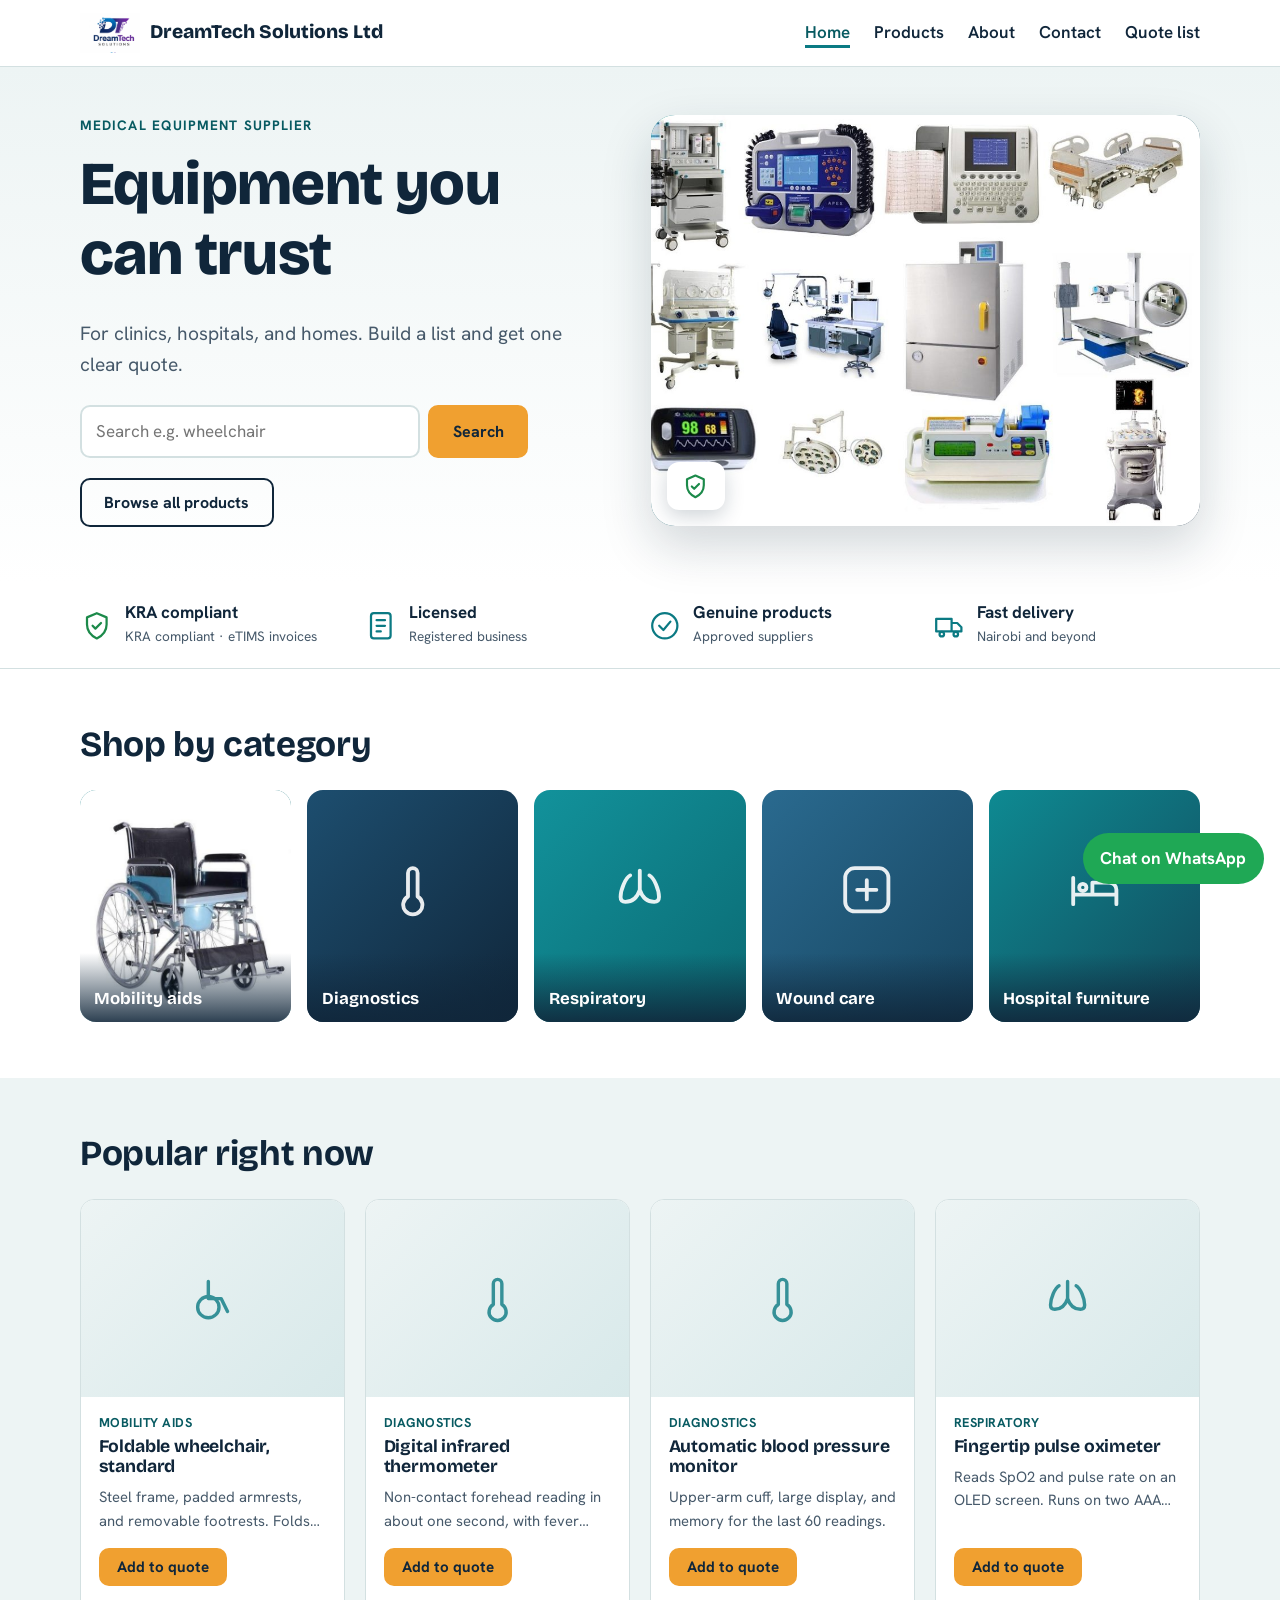
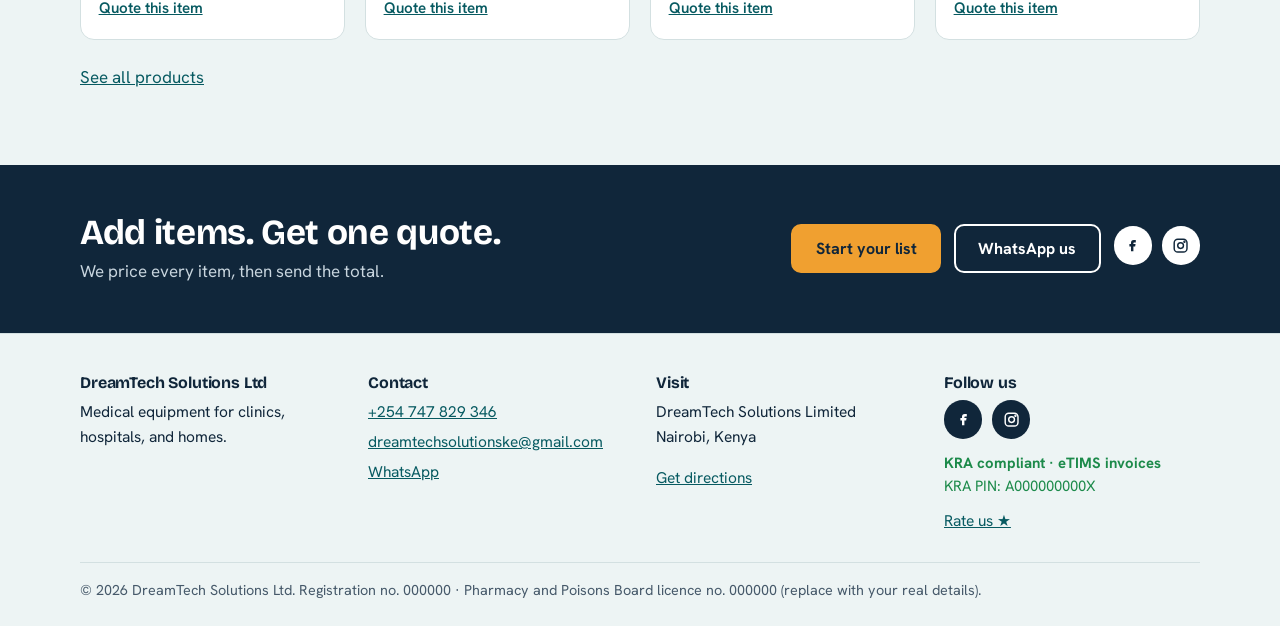
==== commit a28cf059: "Update index.html" ====
--- a/index.html
+++ b/index.html
@@ -52,7 +52,6 @@
           <img src="images/hero.jpg" alt="Medical equipment supplied by DreamTech Solutions Ltd" onerror="this.remove()">
           <div class="hero-badge">
             <svg viewBox="0 0 24 24" aria-hidden="true" fill="none" stroke="currentColor" stroke-width="1.8" stroke-linecap="round" stroke-linejoin="round"><path d="M12 3l7 3v5c0 5-3 8-7 10-4-2-7-5-7-10V6z"/><path d="M9 12l2 2 4-4"/></svg>
-            <div><strong>KRA compliant</strong><span>PIN <span data-kra-pin></span></span></div>
           </div>
         </div>
       </div>
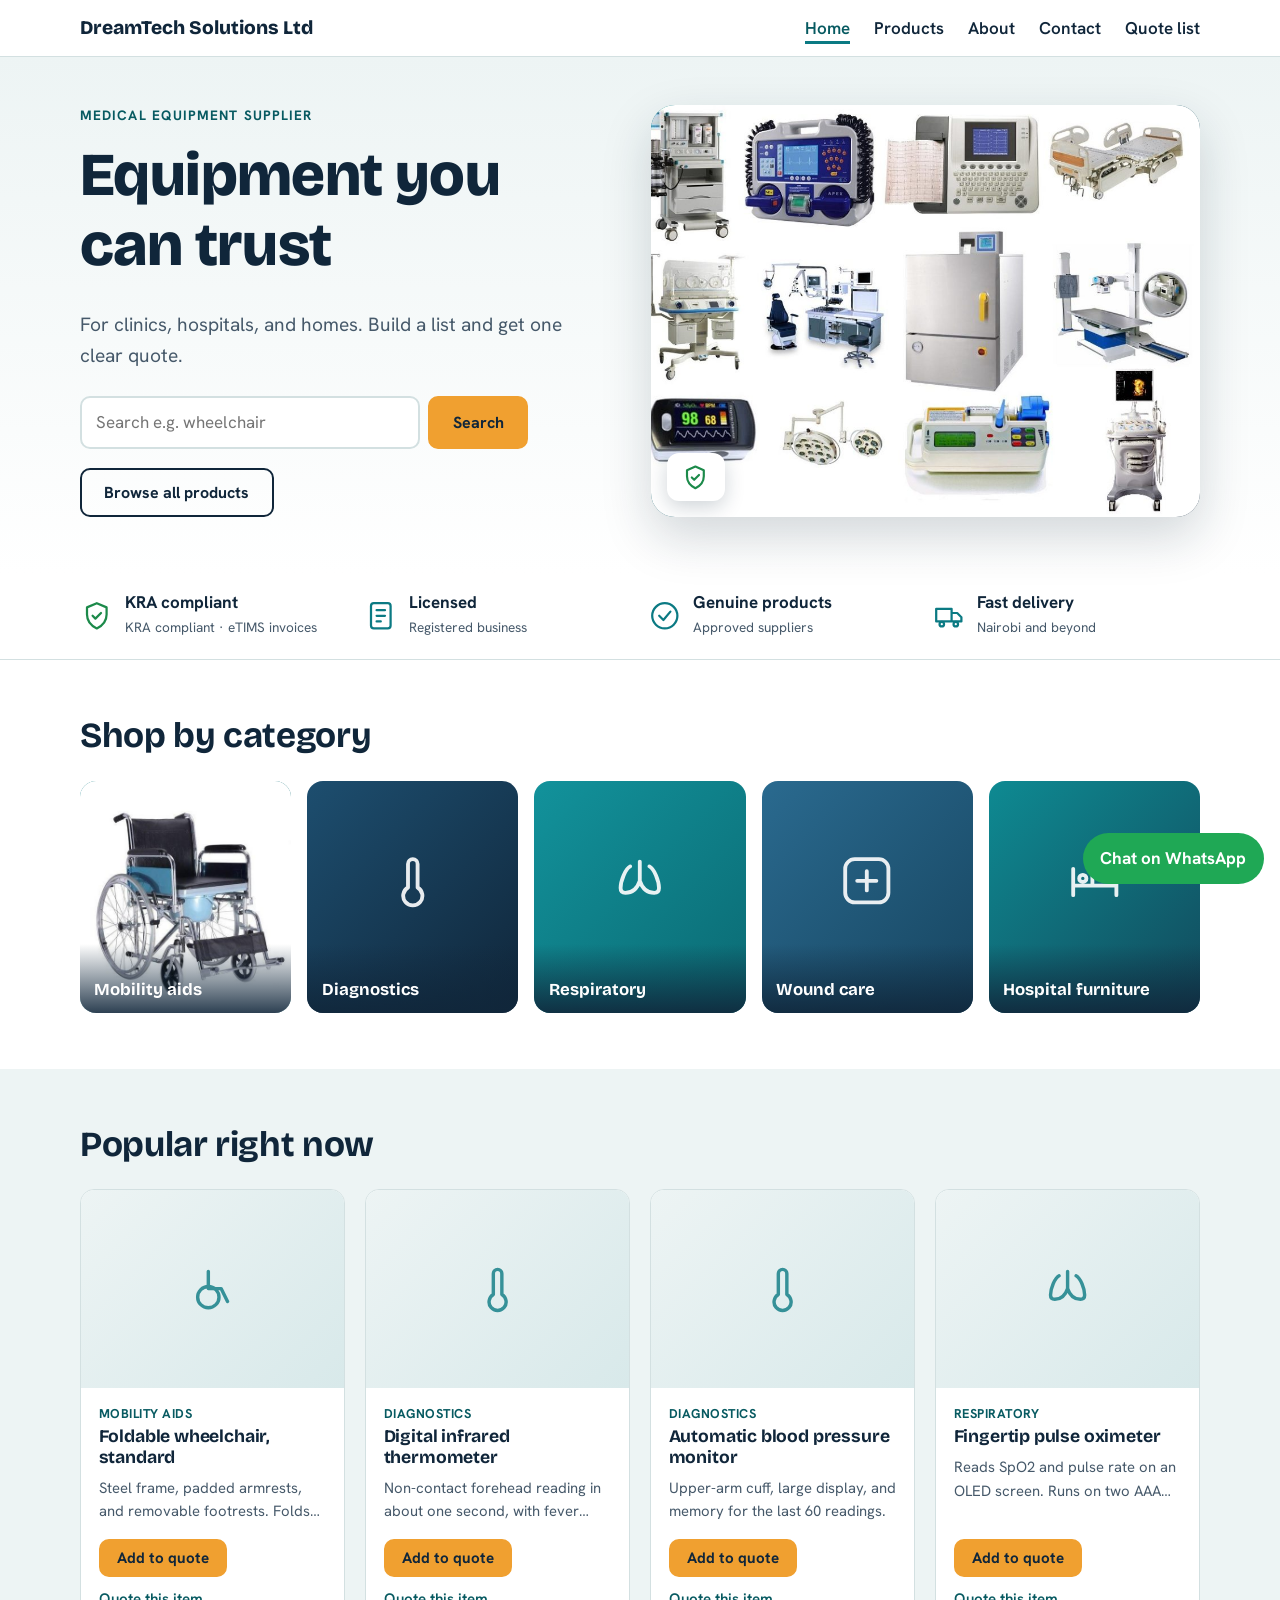
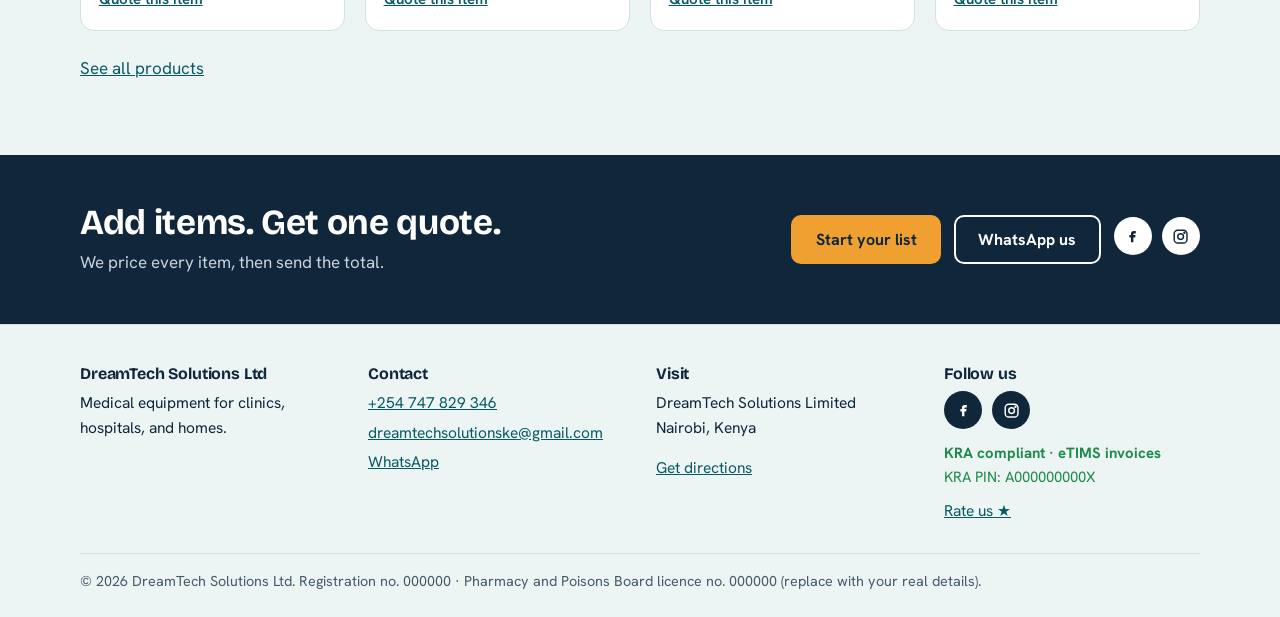
==== commit b9d412f3: "Update index.html" ====
--- a/index.html
+++ b/index.html
@@ -14,7 +14,6 @@
   <header class="site-header">
     <div class="container header-inner">
       <a class="brand" href="index.html">
-        <span class="brand-mark"><svg viewBox="0 0 24 24" aria-hidden="true" fill="none" stroke="currentColor" stroke-width="2.2" stroke-linecap="round"><path d="M12 5v14M5 12h14"/></svg></span>
         <span data-site-name>DreamTech Solutions Ltd</span>
       </a>
       <button class="menu-toggle" aria-expanded="false" aria-controls="site-nav">Menu</button>
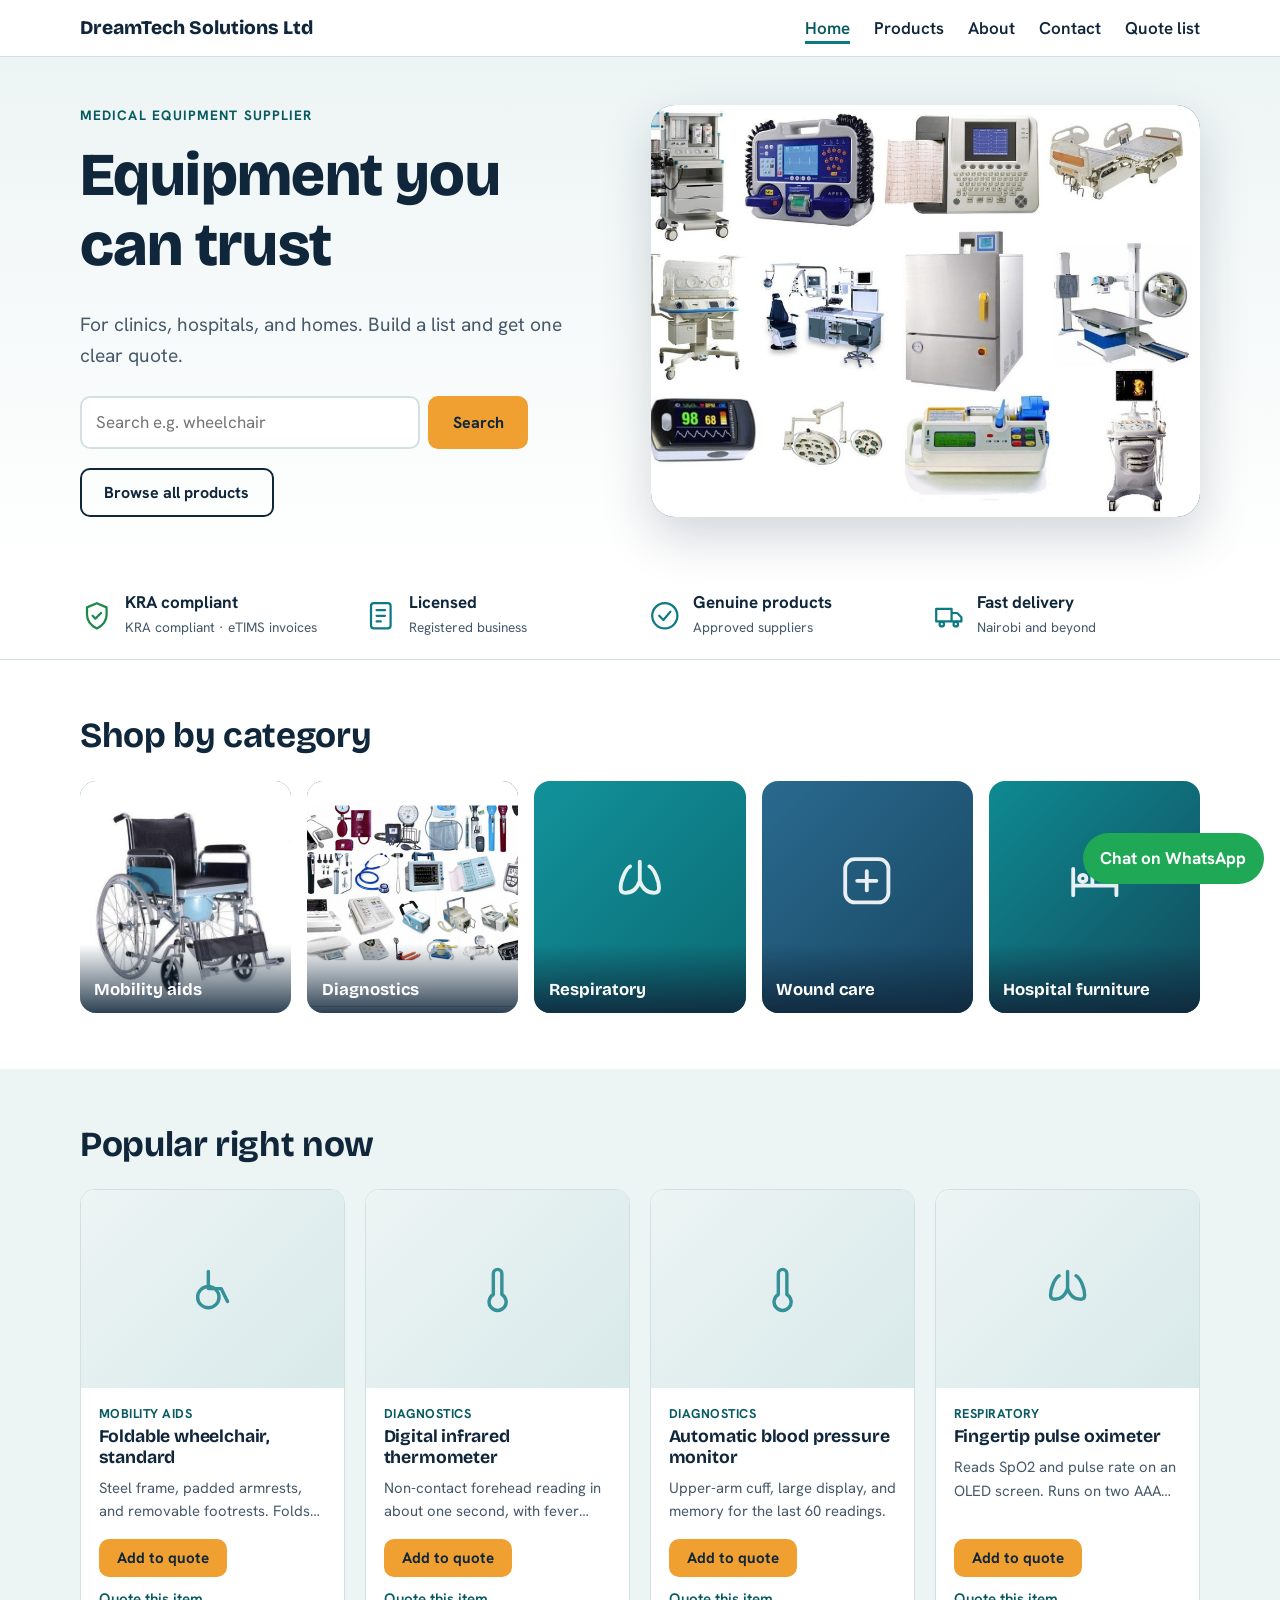
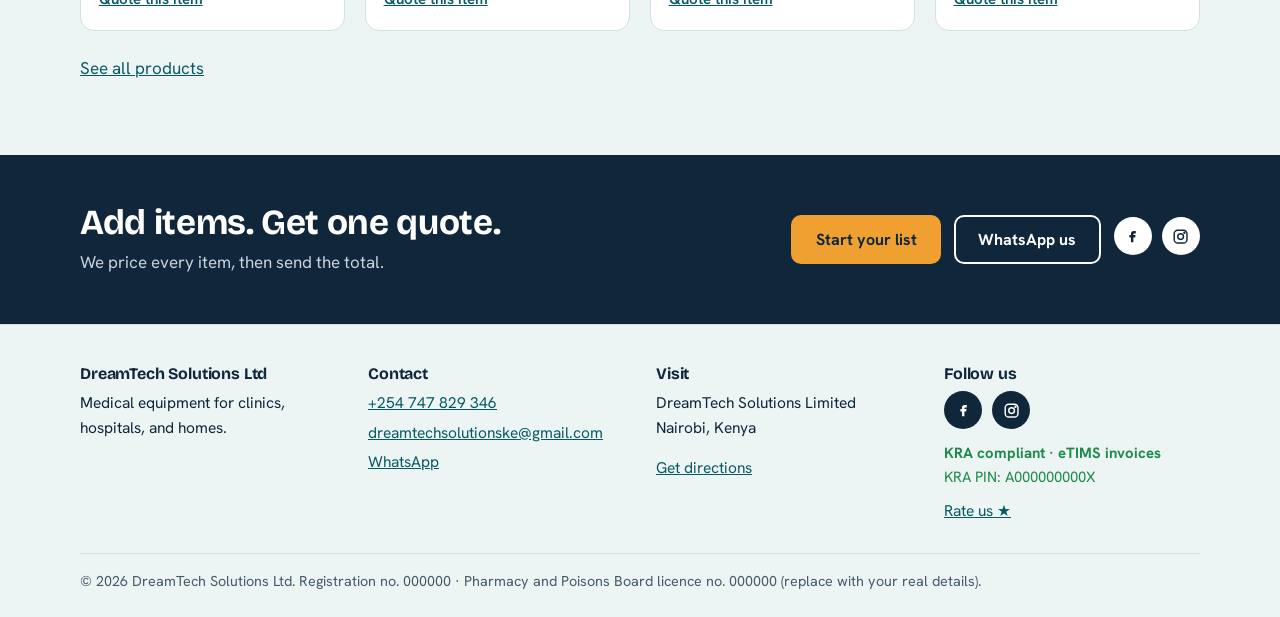
==== commit 67b4f71b: "Update index.html" ====
--- a/index.html
+++ b/index.html
@@ -49,9 +49,6 @@
         <div class="hero-visual">
           <div class="hero-fallback" id="hero-fallback" aria-hidden="true"></div>
           <img src="images/hero.jpg" alt="Medical equipment supplied by DreamTech Solutions Ltd" onerror="this.remove()">
-          <div class="hero-badge">
-            <svg viewBox="0 0 24 24" aria-hidden="true" fill="none" stroke="currentColor" stroke-width="1.8" stroke-linecap="round" stroke-linejoin="round"><path d="M12 3l7 3v5c0 5-3 8-7 10-4-2-7-5-7-10V6z"/><path d="M9 12l2 2 4-4"/></svg>
-          </div>
         </div>
       </div>
     </section>
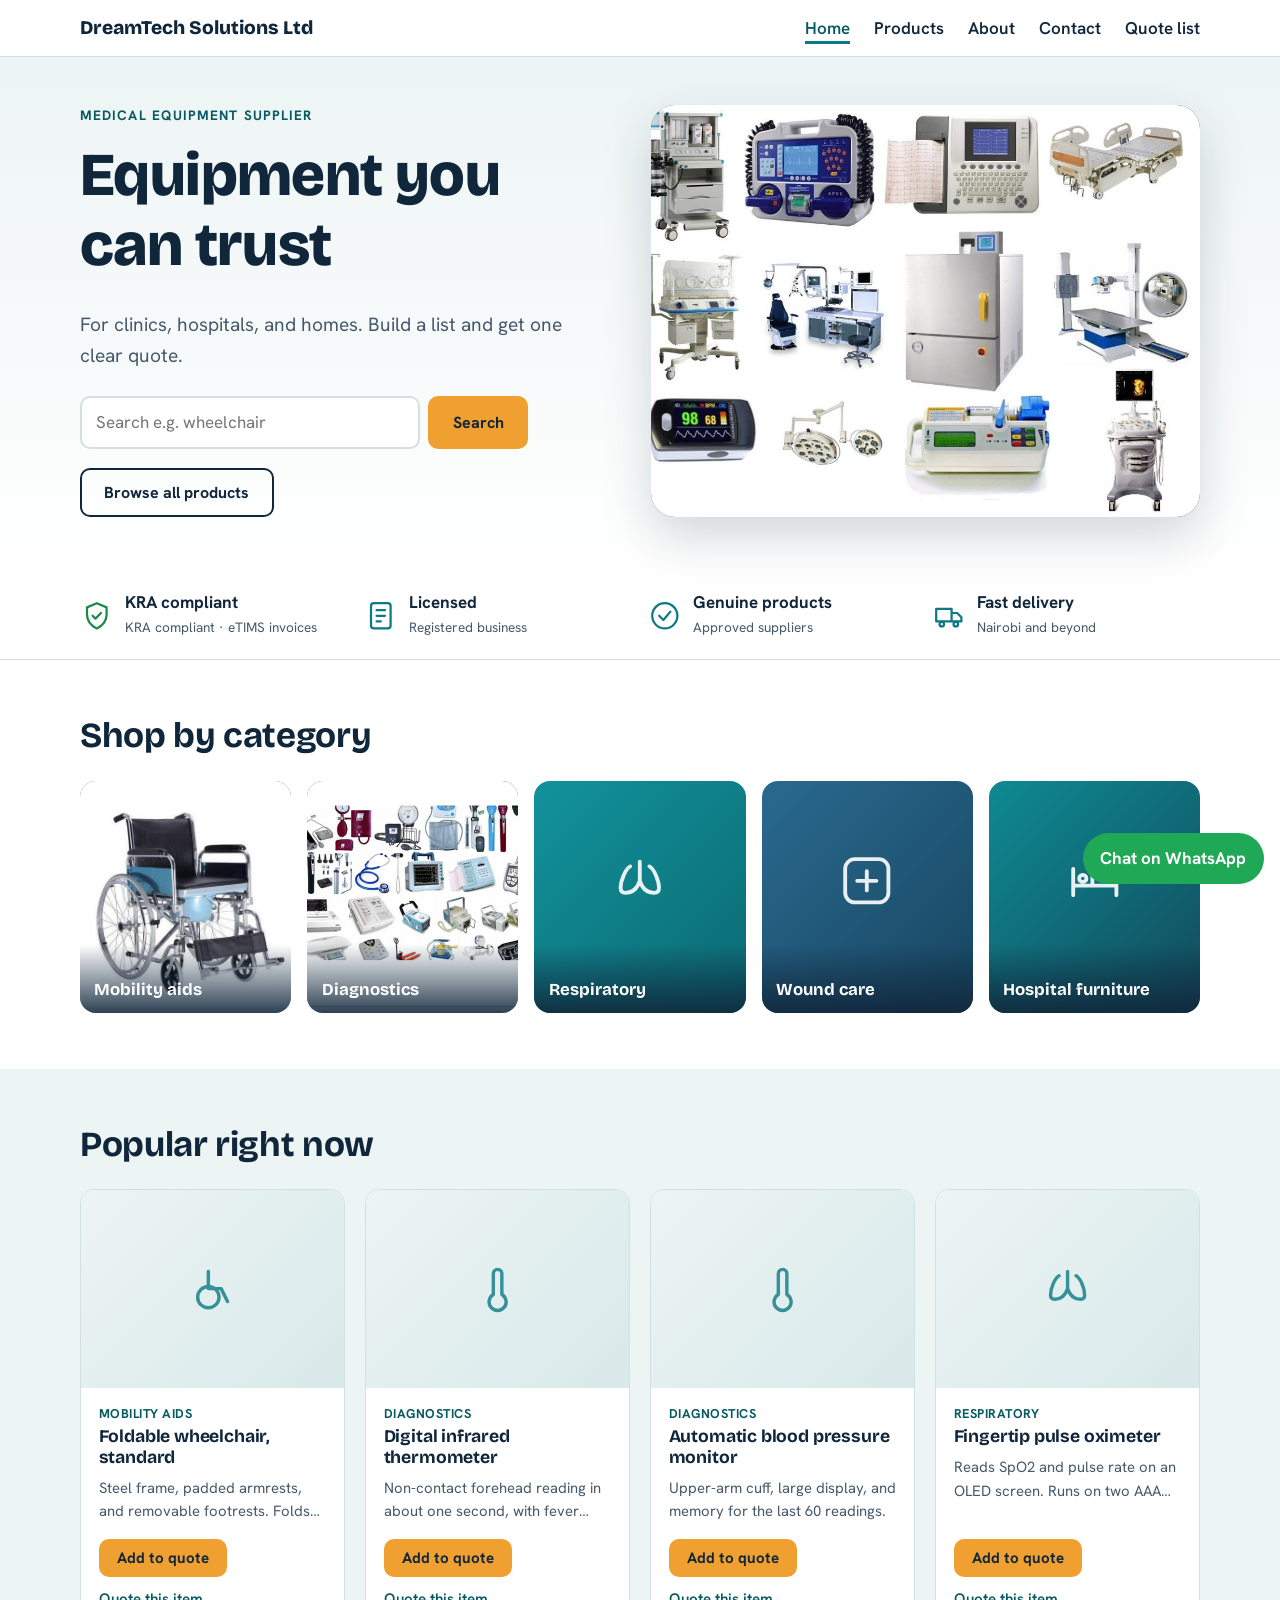
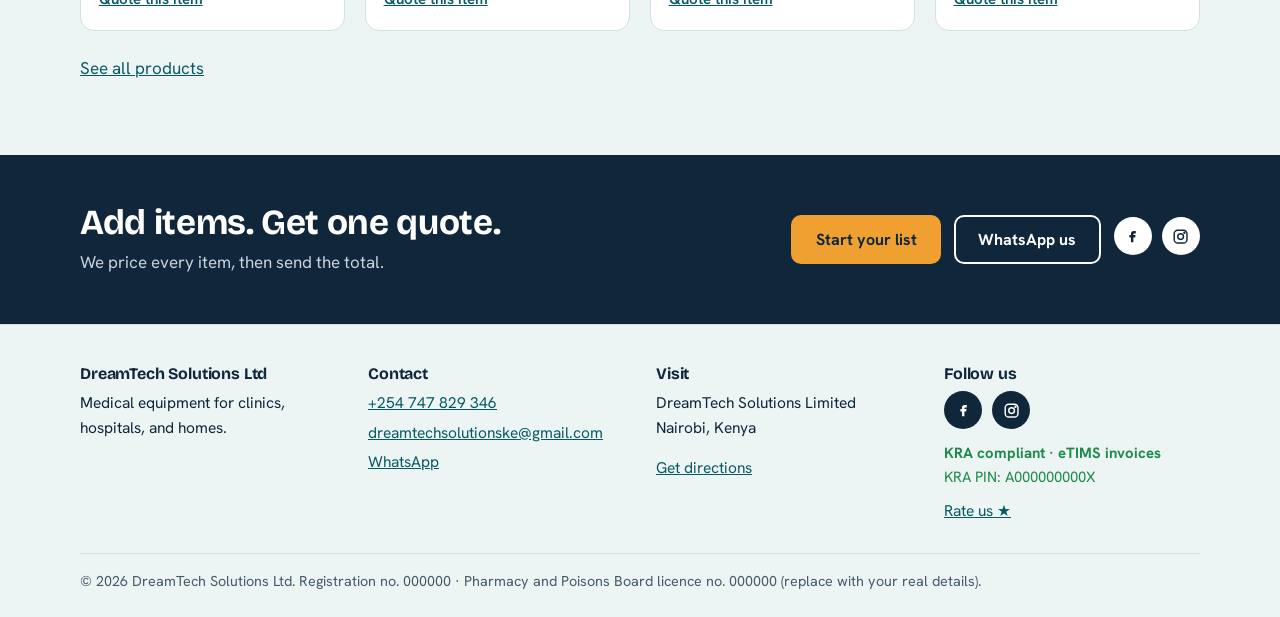
==== commit 07519ab2: "Update index.html" ====
--- a/index.html
+++ b/index.html
@@ -123,7 +123,7 @@
         </div>
         <div>
           <h3>Visit</h3>
-          <p data-address>Your Street, Your Building</p>
+          <p data-address>DreamTech Solutions Ltd, Nairobi</p>
           <p><a data-directions href="#" target="_blank" rel="noopener">Get directions</a></p>
         </div>
       </div>
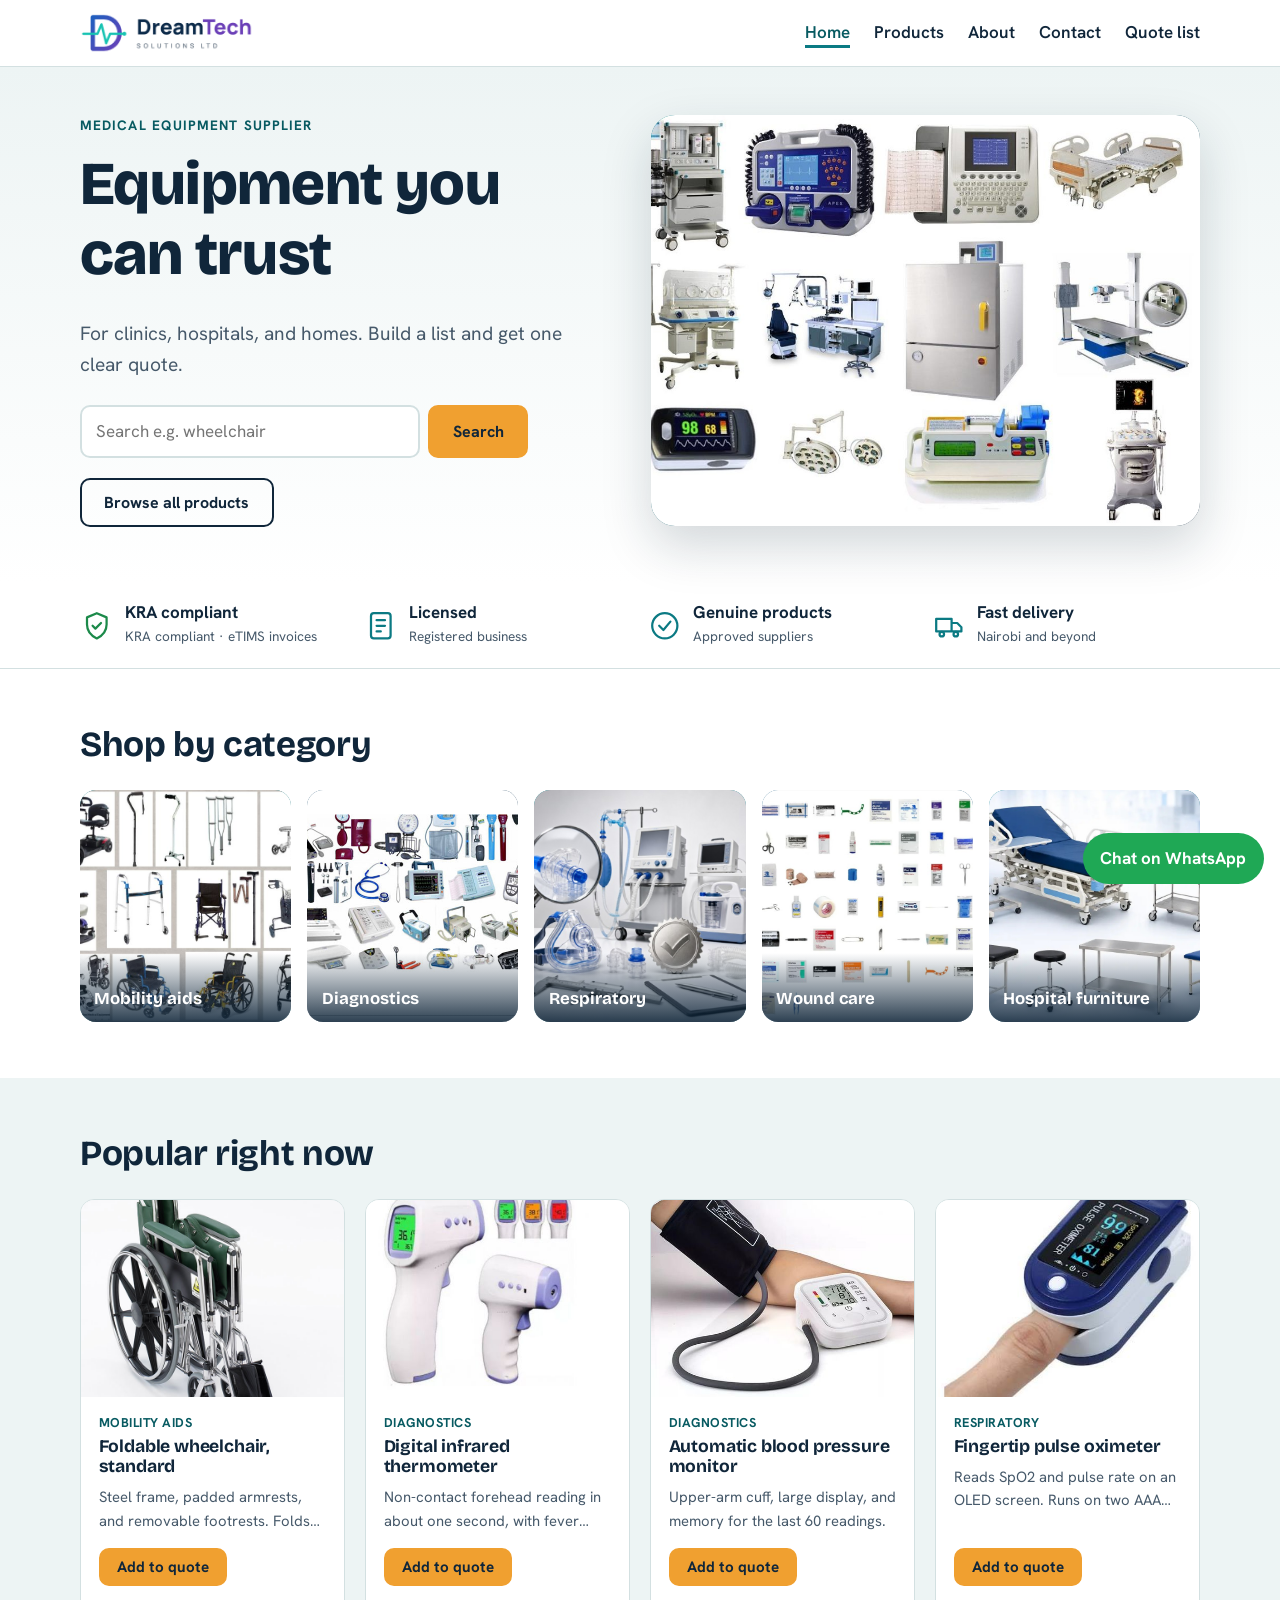
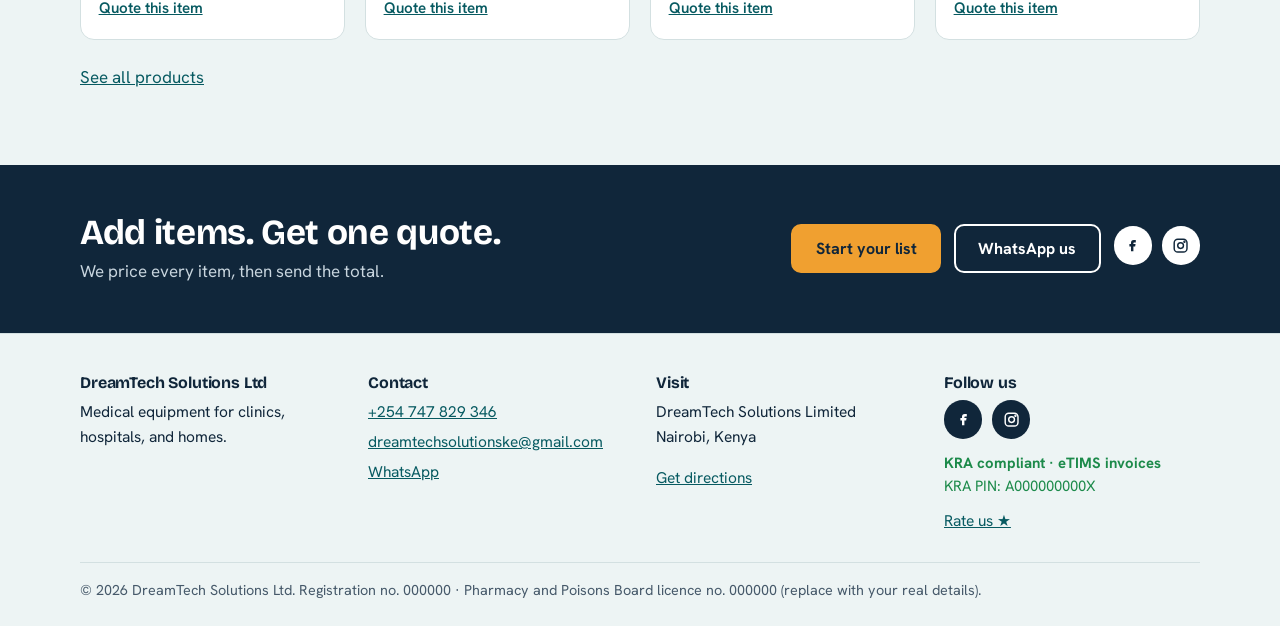
==== commit 4f24f3e2: "Update index.html" ====
--- a/index.html
+++ b/index.html
@@ -5,6 +5,13 @@
   <meta name="viewport" content="width=device-width, initial-scale=1">
   <title>DreamTech Solutions Ltd | Medical equipment in Nairobi</title>
   <meta name="description" content="Wheelchairs, diagnostic devices, oxygen equipment, and wound care supplies for clinics, hospitals, and homes.">
+  <meta name="theme-color" content="#0b2a4a">
+
+  <!-- Favicons -->
+  <link rel="icon" href="favicon.ico" sizes="any">
+  <link rel="icon" type="image/png" sizes="32x32" href="favicon-32x32.png">
+  <link rel="apple-touch-icon" href="apple-touch-icon.png">
+
   <link rel="preconnect" href="https://fonts.googleapis.com"><link rel="preconnect" href="https://fonts.gstatic.com" crossorigin><link href="https://fonts.googleapis.com/css2?family=Bricolage+Grotesque:wght@700;800&family=Hanken+Grotesk:wght@400;600;700&display=swap" rel="stylesheet">
   <link rel="stylesheet" href="css/style.css">
 </head>
@@ -14,7 +21,8 @@
   <header class="site-header">
     <div class="container header-inner">
       <a class="brand" href="index.html">
-        <span data-site-name>DreamTech Solutions Ltd</span>
+        <img class="brand-logo" src="images/logo.png" srcset="images/logo.png 1x, images/logo@2x.png 2x" width="173" height="40" alt="">
+        <span class="sr-only" data-site-name>DreamTech Solutions Ltd</span>
       </a>
       <button class="menu-toggle" aria-expanded="false" aria-controls="site-nav">Menu</button>
       <nav class="site-nav" id="site-nav" aria-label="Main">
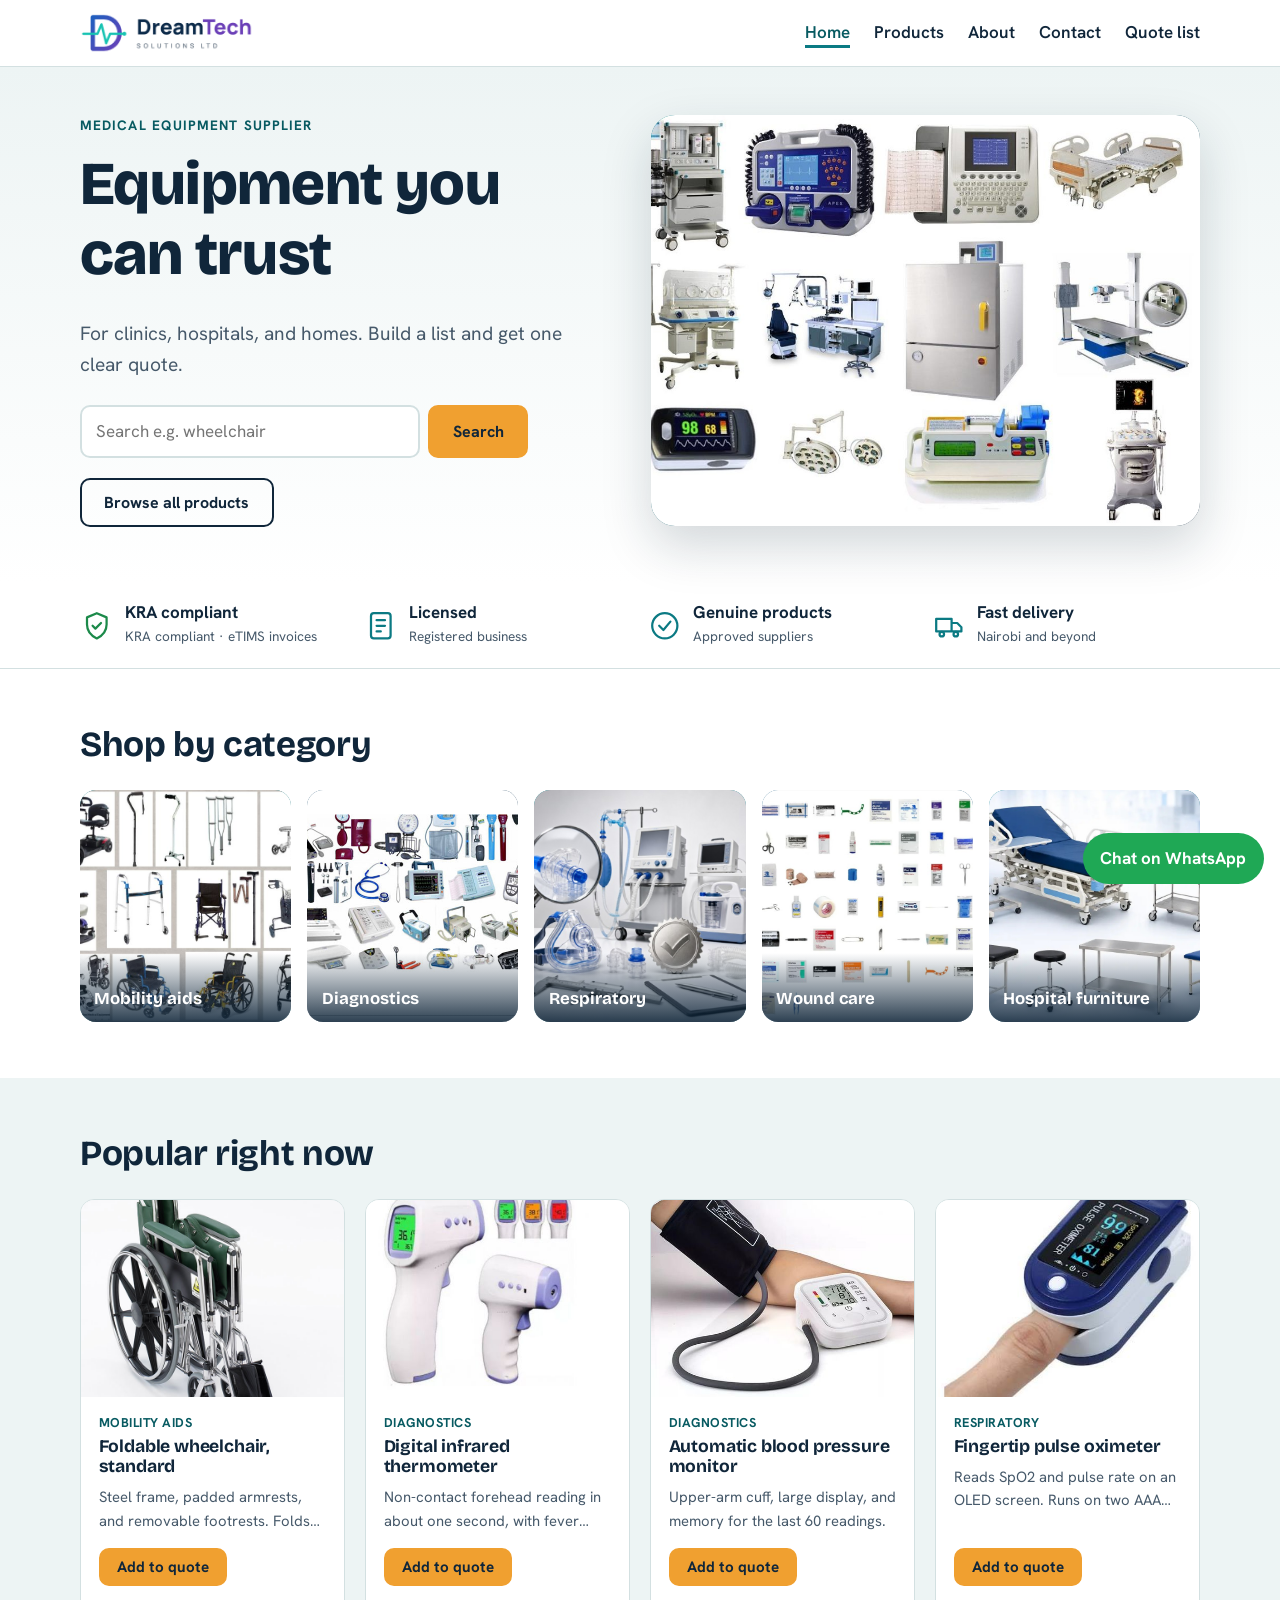
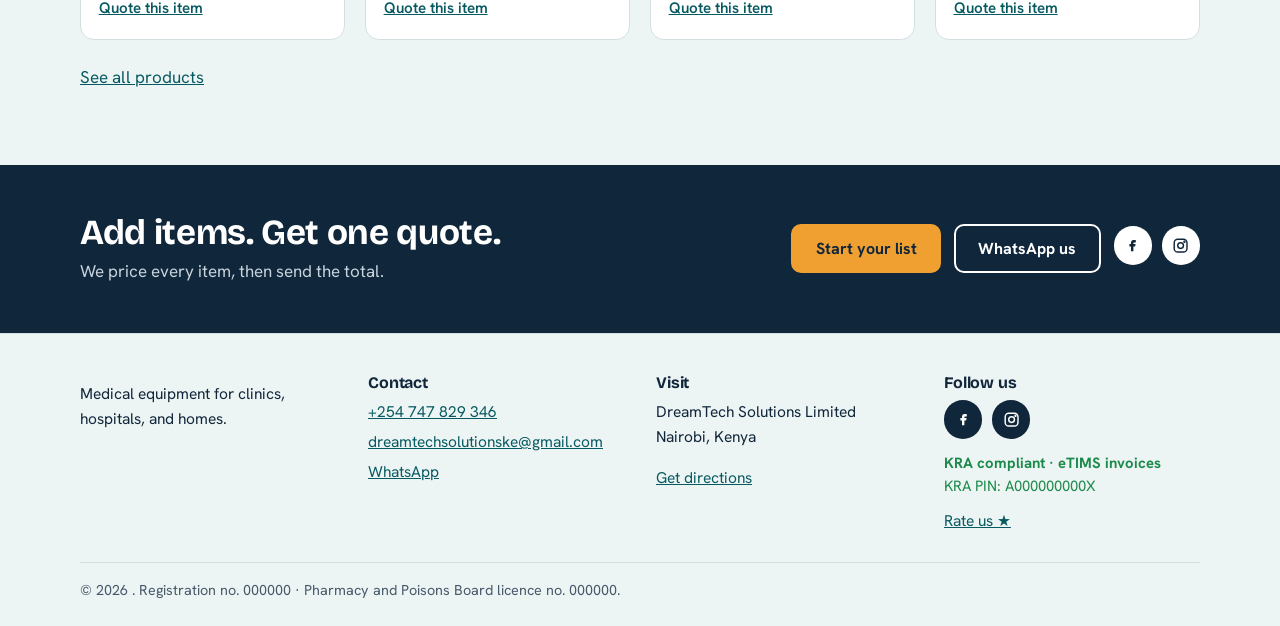
==== commit 9e3389c0: "Update index.html" ====
--- a/index.html
+++ b/index.html
@@ -135,7 +135,7 @@
           <p><a data-directions href="#" target="_blank" rel="noopener">Get directions</a></p>
         </div>
       </div>
-      <p class="footer-legal">&copy; <span data-year>2026</span> <span data-site-name>DreamTech Solutions Ltd</span>. Registration no. 000000 &middot; Pharmacy and Poisons Board licence no. 000000 (replace with your real details).</p>
+      <p class="footer-legal">&copy; <span data-year>2026</span> <span data-site-name>DreamTech Solutions Ltd</span>. Registration no. 000000 &middot; Pharmacy and Poisons Board licence no. 000000.</p>
     </div>
   </footer>
 
